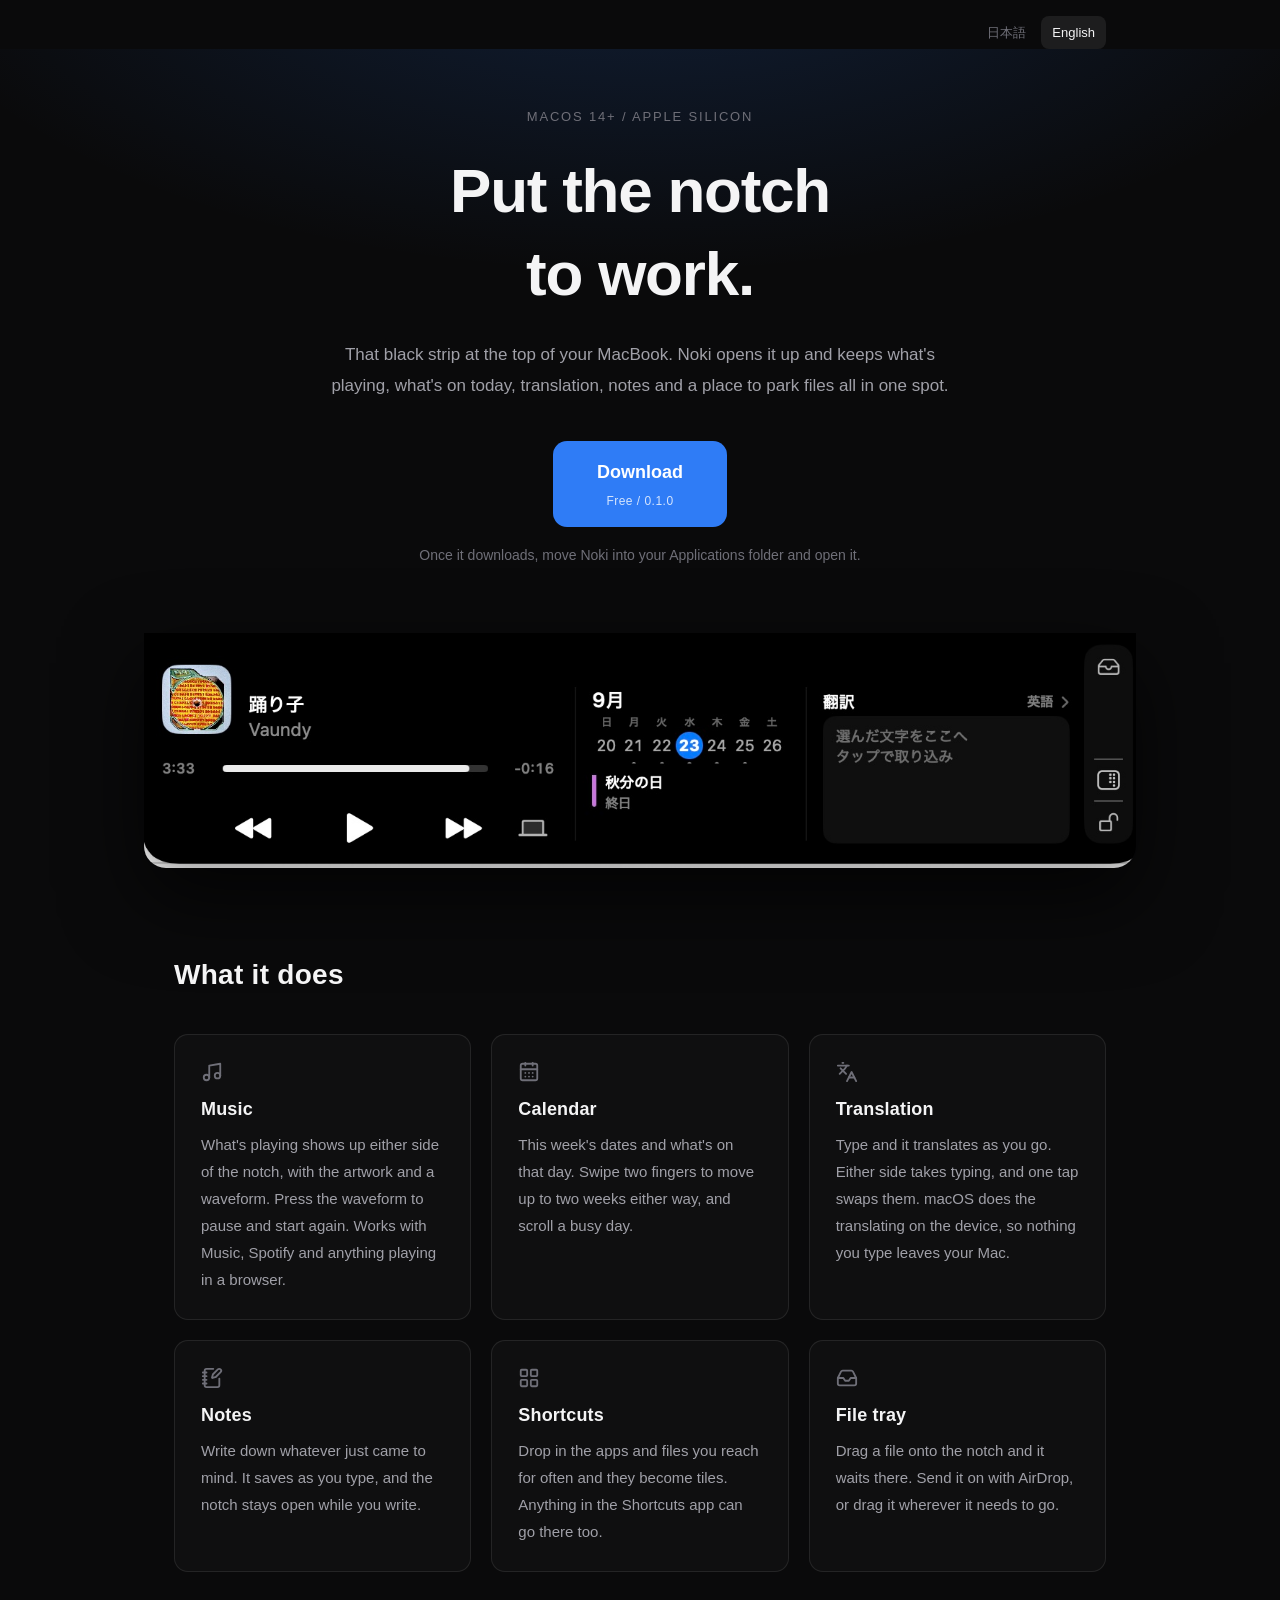
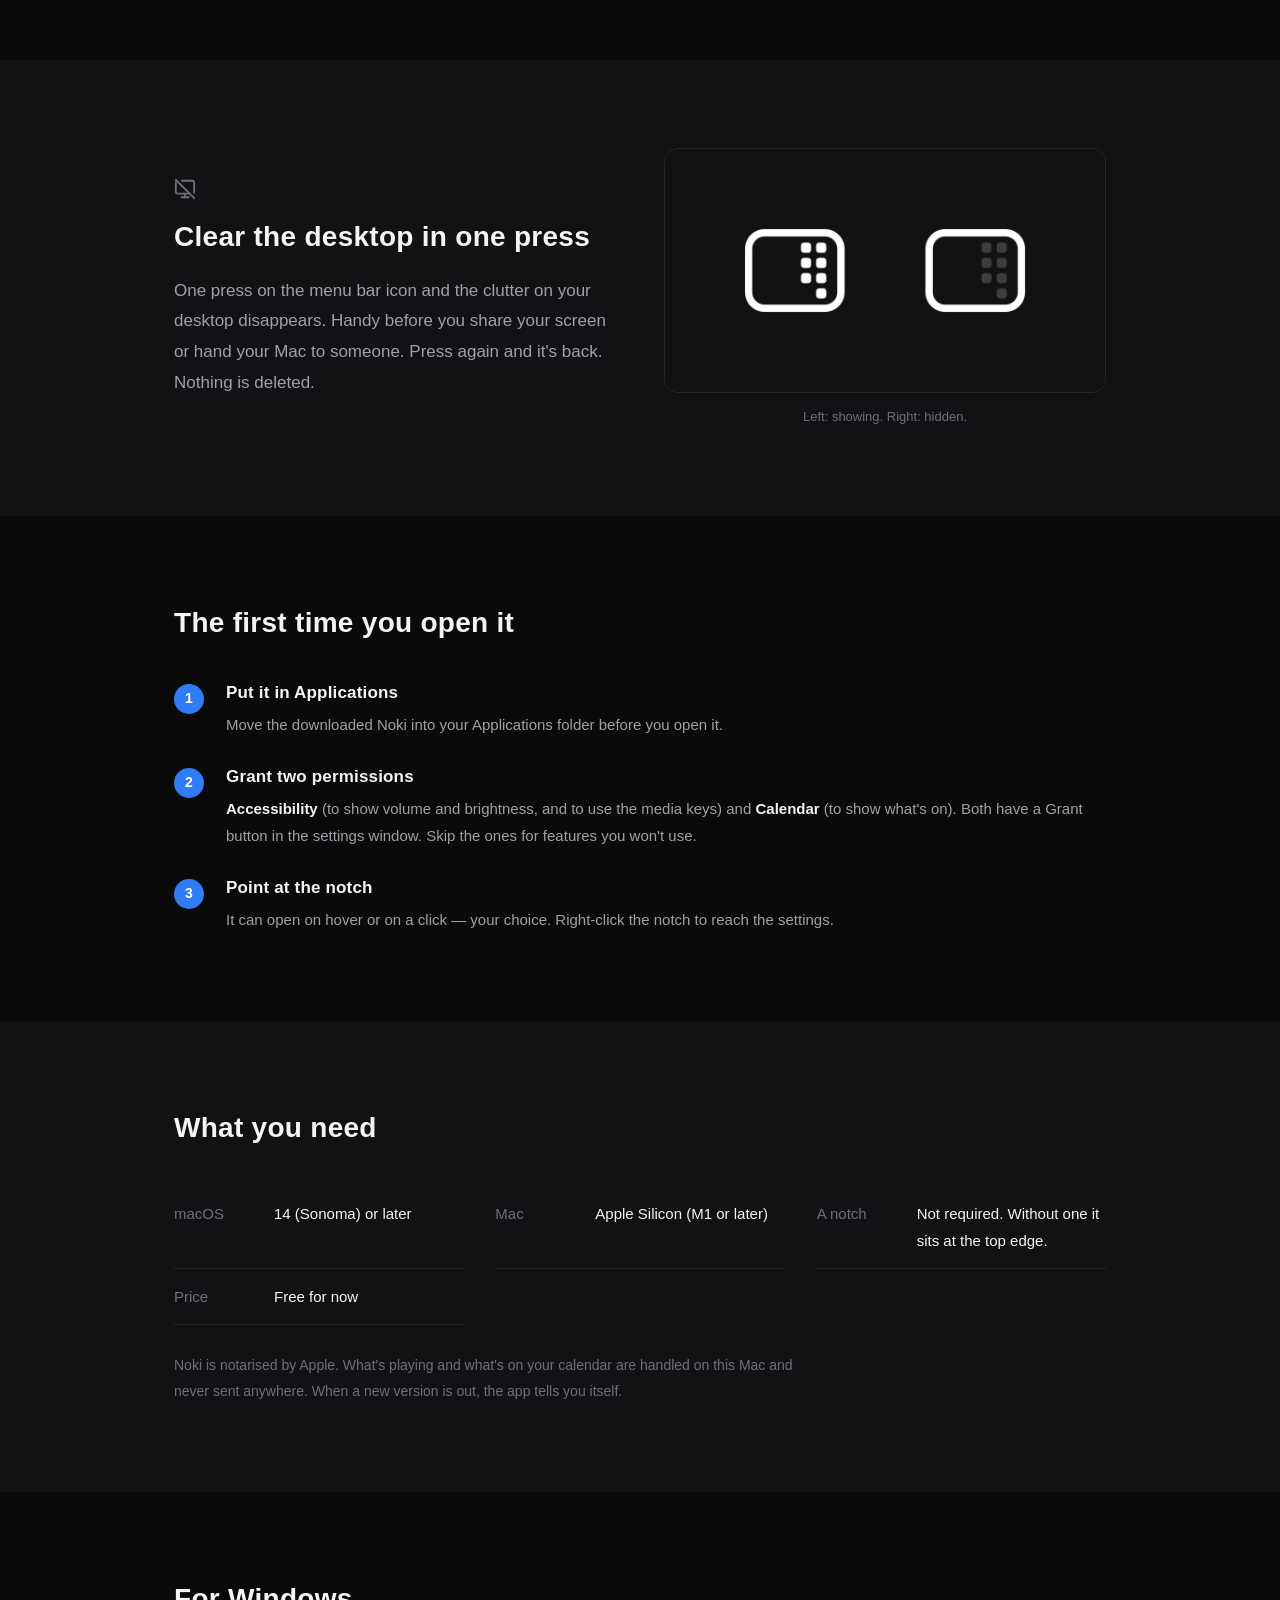
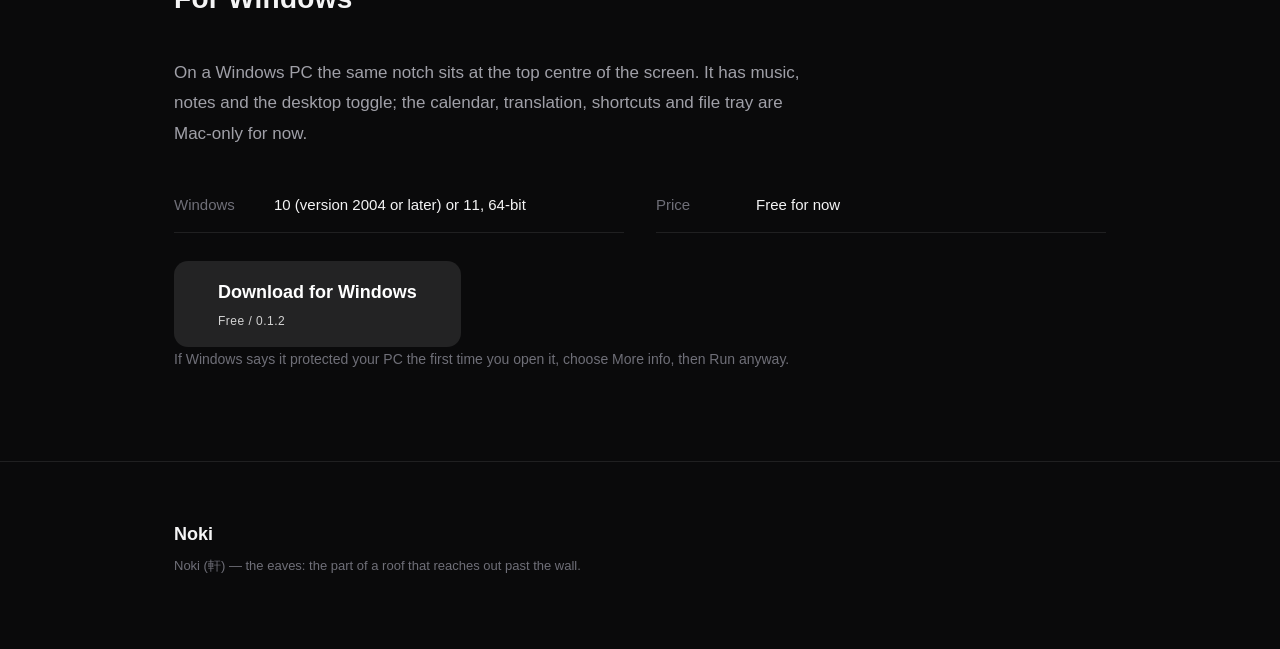
==== en/index.html @ 93f1c6f2 "Update site" ====
<!DOCTYPE html>
<html lang="en">
<head>
<meta charset="utf-8">
<meta name="viewport" content="width=device-width, initial-scale=1">
<title>Noki — put the notch to work</title>
<meta name="description" content="Music, calendar, translation, notes and a place to park files. A macOS app that keeps them all in the MacBook notch.">
<meta property="og:title" content="Noki — put the notch to work">
<meta property="og:description" content="Music, calendar, translation, notes and a place to park files. A macOS app that keeps them all in the MacBook notch.">
<meta property="og:image" content="https://noki-app.github.io/img/card.jpg">
<meta property="og:type" content="website">
<link rel="alternate" hreflang="ja" href="https://noki-app.github.io/">
<link rel="alternate" hreflang="en" href="https://noki-app.github.io/en/">
<link rel="alternate" hreflang="x-default" href="https://noki-app.github.io/">
<link rel="stylesheet" href="../style.css">
</head>
<body>

<!-- Lucide (ISC). Inline so the page needs no extra request. -->
<svg class="sprite" aria-hidden="true">
  <symbol id="i-music" viewBox="0 0 24 24" fill="none" stroke="currentColor" stroke-width="2" stroke-linecap="round" stroke-linejoin="round"><path d="M9 18V5l12-2v13" /> <circle cx="6" cy="18" r="3" /> <circle cx="18" cy="16" r="3" /></symbol>
  <symbol id="i-calendar-days" viewBox="0 0 24 24" fill="none" stroke="currentColor" stroke-width="2" stroke-linecap="round" stroke-linejoin="round"><path d="M8 2v3" /> <path d="M16 2v3" /> <rect x="3" y="3" width="18" height="18" rx="2" /> <path d="M3 9h18" /> <path d="M8 13h.01" /> <path d="M12 13h.01" /> <path d="M16 13h.01" /> <path d="M8 17h.01" /> <path d="M12 17h.01" /> <path d="M16 17h.01" /></symbol>
  <symbol id="i-languages" viewBox="0 0 24 24" fill="none" stroke="currentColor" stroke-width="2" stroke-linecap="round" stroke-linejoin="round"><path d="m5 8 6 6" /> <path d="m4 14 6-6 2-3" /> <path d="M2 5h12" /> <path d="M7 2h1" /> <path d="m22 22-5-10-5 10" /> <path d="M14 18h6" /></symbol>
  <symbol id="i-notebook-pen" viewBox="0 0 24 24" fill="none" stroke="currentColor" stroke-width="2" stroke-linecap="round" stroke-linejoin="round"><path d="M13.4 2H6a2 2 0 0 0-2 2v16a2 2 0 0 0 2 2h12a2 2 0 0 0 2-2v-7.4" /> <path d="M2 6h4" /> <path d="M2 10h4" /> <path d="M2 14h4" /> <path d="M2 18h4" /> <path d="M21.378 5.626a1 1 0 1 0-3.004-3.004l-5.01 5.012a2 2 0 0 0-.506.854l-.837 2.87a.5.5 0 0 0 .62.62l2.87-.837a2 2 0 0 0 .854-.506z" /></symbol>
  <symbol id="i-layout-grid" viewBox="0 0 24 24" fill="none" stroke="currentColor" stroke-width="2" stroke-linecap="round" stroke-linejoin="round"><rect width="7" height="7" x="3" y="3" rx="1" /> <rect width="7" height="7" x="14" y="3" rx="1" /> <rect width="7" height="7" x="14" y="14" rx="1" /> <rect width="7" height="7" x="3" y="14" rx="1" /></symbol>
  <symbol id="i-inbox" viewBox="0 0 24 24" fill="none" stroke="currentColor" stroke-width="2" stroke-linecap="round" stroke-linejoin="round"><polyline points="22 12 16 12 14 15 10 15 8 12 2 12" /> <path d="M5.45 5.11 2 12v6a2 2 0 0 0 2 2h16a2 2 0 0 0 2-2v-6l-3.45-6.89A2 2 0 0 0 16.76 4H7.24a2 2 0 0 0-1.79 1.11z" /></symbol>
  <symbol id="i-monitor-off" viewBox="0 0 24 24" fill="none" stroke="currentColor" stroke-width="2" stroke-linecap="round" stroke-linejoin="round"><path d="M12 17v4" /> <path d="M17 17H4a2 2 0 0 1-2-2V5a2 2 0 0 1 1.184-1.826" /> <path d="m2 2 20 20" /> <path d="M8 21h8" /> <path d="M8.656 3H20a2 2 0 0 1 2 2v10a2 2 0 0 1-.293 1.042" /></symbol>
</svg>

<nav class="langbar" aria-label="Language">
  <div class="wrap"><a href="/" hreflang="ja">日本語</a>
    <a href="/en/" hreflang="en" aria-current="true">English</a></div>
</nav>

<header class="hero">
  <div class="wrap">
    <p class="eyebrow">macOS 14+ / Apple Silicon</p>
    <h1>Put the notch<br>to work.</h1>
    <p class="lede">That black strip at the top of your MacBook. Noki opens it up and keeps what's playing, what's on today, translation, notes and a place to park files all in one spot.</p>

    <div class="cta">
      
      <a class="button" href="../downloads/Noki-0.1.0.zip" download>
        Download
        <span class="button-note">Free / 0.1.0</span>
      </a>
      <p class="cta-note">Once it downloads, move Noki into your Applications folder and open it.</p>
      
      
    </div>
  </div>

  <figure class="shot">
    <img src="../img/card.jpg" alt="The notch, opened. A music player on the left, then the calendar and translation, with the file tray buttons down the right edge." width="1375" height="326" fetchpriority="high" decoding="async">
  </figure>
</header>

<main>

<section class="section">
  <div class="wrap">
    <h2>What it does</h2>
    <div class="grid">

      <article class="card">
        <svg class="icon" aria-hidden="true"><use href="#i-music"/></svg>
        <h3>Music</h3>
        <p>What's playing shows up either side of the notch, with the artwork and a waveform. Press the waveform to pause and start again. Works with Music, Spotify and anything playing in a browser.</p>
      </article>

      <article class="card">
        <svg class="icon" aria-hidden="true"><use href="#i-calendar-days"/></svg>
        <h3>Calendar</h3>
        <p>This week's dates and what's on that day. Swipe two fingers to move up to two weeks either way, and scroll a busy day.</p>
      </article>

      <article class="card">
        <svg class="icon" aria-hidden="true"><use href="#i-languages"/></svg>
        <h3>Translation</h3>
        <p>Type and it translates as you go. Either side takes typing, and one tap swaps them. macOS does the translating on the device, so nothing you type leaves your Mac.</p>
      </article>

      <article class="card">
        <svg class="icon" aria-hidden="true"><use href="#i-notebook-pen"/></svg>
        <h3>Notes</h3>
        <p>Write down whatever just came to mind. It saves as you type, and the notch stays open while you write.</p>
      </article>

      <article class="card">
        <svg class="icon" aria-hidden="true"><use href="#i-layout-grid"/></svg>
        <h3>Shortcuts</h3>
        <p>Drop in the apps and files you reach for often and they become tiles. Anything in the Shortcuts app can go there too.</p>
      </article>

      <article class="card">
        <svg class="icon" aria-hidden="true"><use href="#i-inbox"/></svg>
        <h3>File tray</h3>
        <p>Drag a file onto the notch and it waits there. Send it on with AirDrop, or drag it wherever it needs to go.</p>
      </article>

    </div>
  </div>
</section>

<section class="section section-alt">
  <div class="wrap split">
    <div>
      <svg class="icon" aria-hidden="true"><use href="#i-monitor-off"/></svg>
      <h2>Clear the desktop in one press</h2>
      <p>One press on the menu bar icon and the clutter on your desktop disappears. Handy before you share your screen or hand your Mac to someone. Press again and it's back. Nothing is deleted.</p>
    </div>
    <figure class="icon-shot">
      <img src="../img/desktop-icon.png" alt="The menu bar icon. On the left, normal; on the right, while the desktop icons are hidden — the dots inside fade out." width="936" height="516" loading="lazy" decoding="async">
      <figcaption>Left: showing. Right: hidden.</figcaption>
    </figure>
  </div>
</section>

<section class="section">
  <div class="wrap">
    <h2>The first time you open it</h2>
    <ol class="steps">
      <li>
        <h3>Put it in Applications</h3>
        <p>Move the downloaded Noki into your Applications folder before you open it.</p>
      </li>
      <li>
        <h3>Grant two permissions</h3>
        <p><strong>Accessibility</strong> (to show volume and brightness, and to use the media keys) and <strong>Calendar</strong> (to show what's on). Both have a Grant button in the settings window. Skip the ones for features you won't use.</p>
      </li>
      <li>
        <h3>Point at the notch</h3>
        <p>It can open on hover or on a click — your choice. Right-click the notch to reach the settings.</p>
      </li>
    </ol>
  </div>
</section>

<section class="section section-alt">
  <div class="wrap">
    <h2>What you need</h2>
    <dl class="specs">
      <div><dt>macOS</dt><dd>14 (Sonoma) or later</dd></div>
      <div><dt>Mac</dt><dd>Apple Silicon (M1 or later)</dd></div>
      <div><dt>A notch</dt><dd>Not required. Without one it sits at the top edge.</dd></div>
      <div><dt>Price</dt><dd>Free for now</dd></div>
    </dl>
    <p class="fineprint">Noki is notarised by Apple. What's playing and what's on your calendar are handled on this Mac and never sent anywhere. When a new version is out, the app tells you itself.</p>
  </div>
</section>

<section class="section">
  <div class="wrap">
    <h2>For Windows</h2>
    <p class="section-body">On a Windows PC the same notch sits at the top centre of the screen. It has music, notes and the desktop toggle; the calendar, translation, shortcuts and file tray are Mac-only for now.</p>
    <dl class="specs">
      <div><dt>Windows</dt><dd>10 (version 2004 or later) or 11, 64-bit</dd></div>
      <div><dt>Price</dt><dd>Free for now</dd></div>
    </dl>
    
    <a class="button button-quiet" href="../downloads/Noki-Windows-0.1.2.zip" download>
      Download for Windows
      <span class="button-note">Free / 0.1.2</span>
    </a>
    <p class="fineprint win-note">If Windows says it protected your PC the first time you open it, choose More info, then Run anyway.</p>
    
    
  </div>
</section>

</main>

<footer>
  <div class="wrap">
    <p class="mark">Noki</p>
    <p class="small">Noki (軒) — the eaves: the part of a roof that reaches out past the wall.</p>
  </div>
</footer>

</body>
</html>
---- style.css ----
:root {
  --ink: #f4f4f5;
  --ink-dim: #a0a0a8;
  --ink-faint: #6f6f78;
  --bg: #0a0a0b;
  --bg-alt: #121214;
  --line: rgba(255, 255, 255, 0.09);
  --accent: #2f7cf6;
  --radius: 14px;
}

* { box-sizing: border-box; }

html { -webkit-text-size-adjust: 100%; }

body {
  margin: 0;
  background: var(--bg);
  color: var(--ink);
  font-family: -apple-system, BlinkMacSystemFont, "Hiragino Sans", "Noto Sans JP", sans-serif;
  font-size: 17px;
  line-height: 1.8;
  -webkit-font-smoothing: antialiased;
}

.wrap {
  width: 100%;
  max-width: 980px;
  margin: 0 auto;
  padding: 0 24px;
}

h1, h2, h3 { line-height: 1.35; letter-spacing: 0.01em; }

p { margin: 0 0 1em; }

/* ---------- Hero ---------- */

.hero {
  padding: 96px 0 0;
  background:
    radial-gradient(1100px 520px at 50% -140px, rgba(47, 124, 246, 0.20), transparent 70%),
    var(--bg);
  text-align: center;
}

.eyebrow {
  margin: 0 0 20px;
  font-size: 13px;
  letter-spacing: 0.14em;
  color: var(--ink-faint);
  text-transform: uppercase;
}

.hero h1 {
  margin: 0 0 24px;
  font-size: clamp(30px, 6.4vw, 62px);
  font-weight: 700;
  letter-spacing: -0.02em;
}

.lede {
  max-width: 620px;
  margin: 0 auto 40px;
  color: var(--ink-dim);
}

.cta { margin-bottom: 64px; }

.button {
  display: inline-flex;
  flex-direction: column;
  gap: 2px;
  padding: 15px 44px;
  border-radius: var(--radius);
  background: var(--accent);
  color: #fff;
  font-size: 18px;
  font-weight: 600;
  text-decoration: none;
  transition: transform 0.12s ease, background 0.12s ease;
}

.button:hover { background: #2569d6; transform: translateY(-1px); }
.button:active { transform: translateY(0); }

/* Shown instead of the button until the zip is actually there to download. */
.button-soon,
.button-soon:hover {
  background: rgba(255, 255, 255, 0.08);
  color: var(--ink-dim);
  cursor: default;
  transform: none;
}

/* The second download on the page, so it does not compete with the first. */
.button-quiet { background: rgba(255, 255, 255, 0.1); }
.button-quiet:hover { background: rgba(255, 255, 255, 0.14); }

.button-note {
  font-size: 12px;
  font-weight: 500;
  opacity: 0.8;
  letter-spacing: 0.04em;
}

.cta-note {
  margin: 16px 0 0;
  font-size: 14px;
  color: var(--ink-faint);
}

/* The screenshot hangs off the bottom of the hero, the way the notch hangs off the top of a screen. */
.shot {
  margin: 0;
  padding: 0 24px;
  max-width: 1040px;
  margin: 0 auto;
}

.shot img {
  display: block;
  width: 100%;
  height: auto;
  border-radius: 0 0 22px 22px;
  box-shadow: 0 30px 80px rgba(0, 0, 0, 0.7);
}

/* ---------- Sections ---------- */

.section { padding: 88px 0; }

.section-alt { background: var(--bg-alt); }

.section h2 {
  margin: 0 0 40px;
  font-size: 28px;
  font-weight: 650;
}

.grid {
  display: grid;
  grid-template-columns: repeat(auto-fit, minmax(270px, 1fr));
  gap: 20px;
}

.card {
  padding: 26px;
  border: 1px solid var(--line);
  border-radius: var(--radius);
  background: rgba(255, 255, 255, 0.025);
}

.card h3 {
  margin: 0 0 10px;
  font-size: 18px;
  font-weight: 650;
}

.card p {
  margin: 0;
  font-size: 15px;
  color: var(--ink-dim);
}

.section-body {
  max-width: 640px;
  margin: 0 0 28px;
  color: var(--ink-dim);
}

.win-note { margin-top: 16px; }

/* ---------- Desktop toggle ---------- */

.split {
  display: grid;
  grid-template-columns: 1fr 1fr;
  gap: 48px;
  align-items: center;
}

.split h2 { margin-bottom: 20px; }
.split p { color: var(--ink-dim); margin: 0; }

.icon-shot { margin: 0; }

.icon-shot img {
  display: block;
  width: 100%;
  height: auto;
  border: 1px solid var(--line);
  border-radius: var(--radius);
}

.icon-shot figcaption {
  margin-top: 12px;
  font-size: 13px;
  color: var(--ink-faint);
  text-align: center;
}

/* ---------- Steps ---------- */

.steps {
  margin: 0;
  padding: 0;
  list-style: none;
  counter-reset: step;
  display: grid;
  gap: 28px;
}

.steps li {
  counter-increment: step;
  padding-left: 52px;
  position: relative;
}

.steps li::before {
  content: counter(step);
  position: absolute;
  left: 0;
  top: 2px;
  width: 30px;
  height: 30px;
  border-radius: 50%;
  background: var(--accent);
  color: #fff;
  font-size: 14px;
  font-weight: 700;
  display: grid;
  place-items: center;
}

.steps h3 { margin: 0 0 6px; font-size: 17px; font-weight: 650; }
.steps p { margin: 0; font-size: 15px; color: var(--ink-dim); }
.steps strong { color: var(--ink); font-weight: 600; }

/* ---------- Specs ---------- */

.specs {
  margin: 0 0 28px;
  display: grid;
  grid-template-columns: repeat(auto-fit, minmax(240px, 1fr));
  gap: 0 32px;
}

.specs > div {
  display: flex;
  gap: 16px;
  padding: 14px 0;
  border-bottom: 1px solid var(--line);
}

.specs dt { width: 84px; flex: none; color: var(--ink-faint); font-size: 15px; }
.specs dd { margin: 0; font-size: 15px; }

.fineprint {
  margin: 0;
  font-size: 14px;
  color: var(--ink-faint);
  max-width: 640px;
}

/* ---------- Footer ---------- */

footer {
  padding: 56px 0 72px;
  border-top: 1px solid var(--line);
}

.mark { margin: 0 0 4px; font-size: 18px; font-weight: 650; }
.small { margin: 0; font-size: 13px; color: var(--ink-faint); }

@media (max-width: 720px) {
  body { font-size: 16px; }
  .hero h1 { font-size: 32px; }
  .lede { margin-bottom: 32px; }
  .hero { padding-top: 64px; }
  .section { padding: 64px 0; }
  .split { grid-template-columns: 1fr; gap: 32px; }
  .shot { padding: 0 16px; }
  .wrap { padding: 0 20px; }
}

/* ---------- Icons (Lucide) ---------- */

.sprite { display: none; }

.icon {
  display: block;
  width: 22px;
  height: 22px;
  margin-bottom: 14px;
  color: var(--ink-faint);
}

.split .icon { margin-bottom: 18px; }

/* ---------- Language bar ---------- */

.langbar {
  padding: 16px 0 0;
  font-size: 13px;
}

.langbar .wrap {
  display: flex;
  justify-content: flex-end;
  gap: 4px;
}

.langbar a {
  padding: 5px 11px;
  border-radius: 8px;
  color: var(--ink-faint);
  text-decoration: none;
  transition: color 0.12s ease, background 0.12s ease;
}

.langbar a:hover { color: var(--ink); background: rgba(255, 255, 255, 0.06); }
.langbar a[aria-current] { color: var(--ink); background: rgba(255, 255, 255, 0.08); }

.langbar + .hero { padding-top: 56px; }
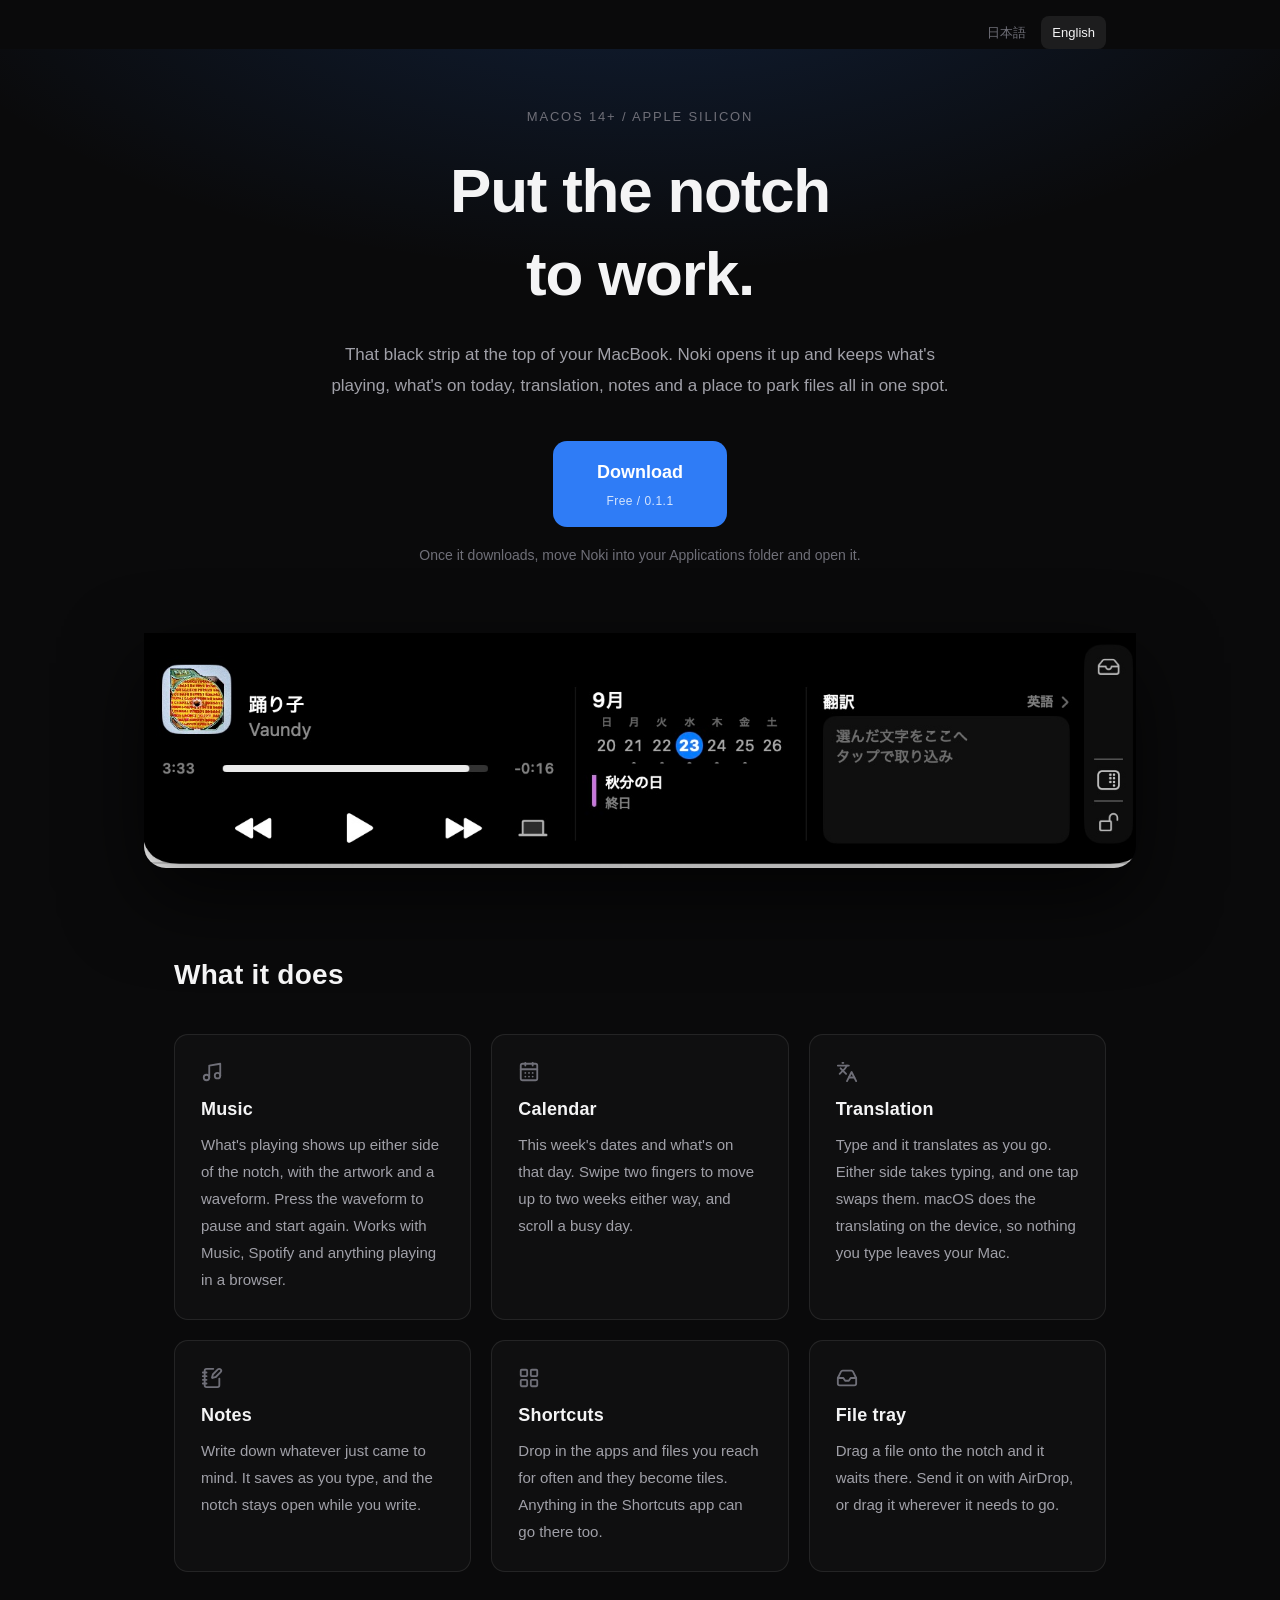
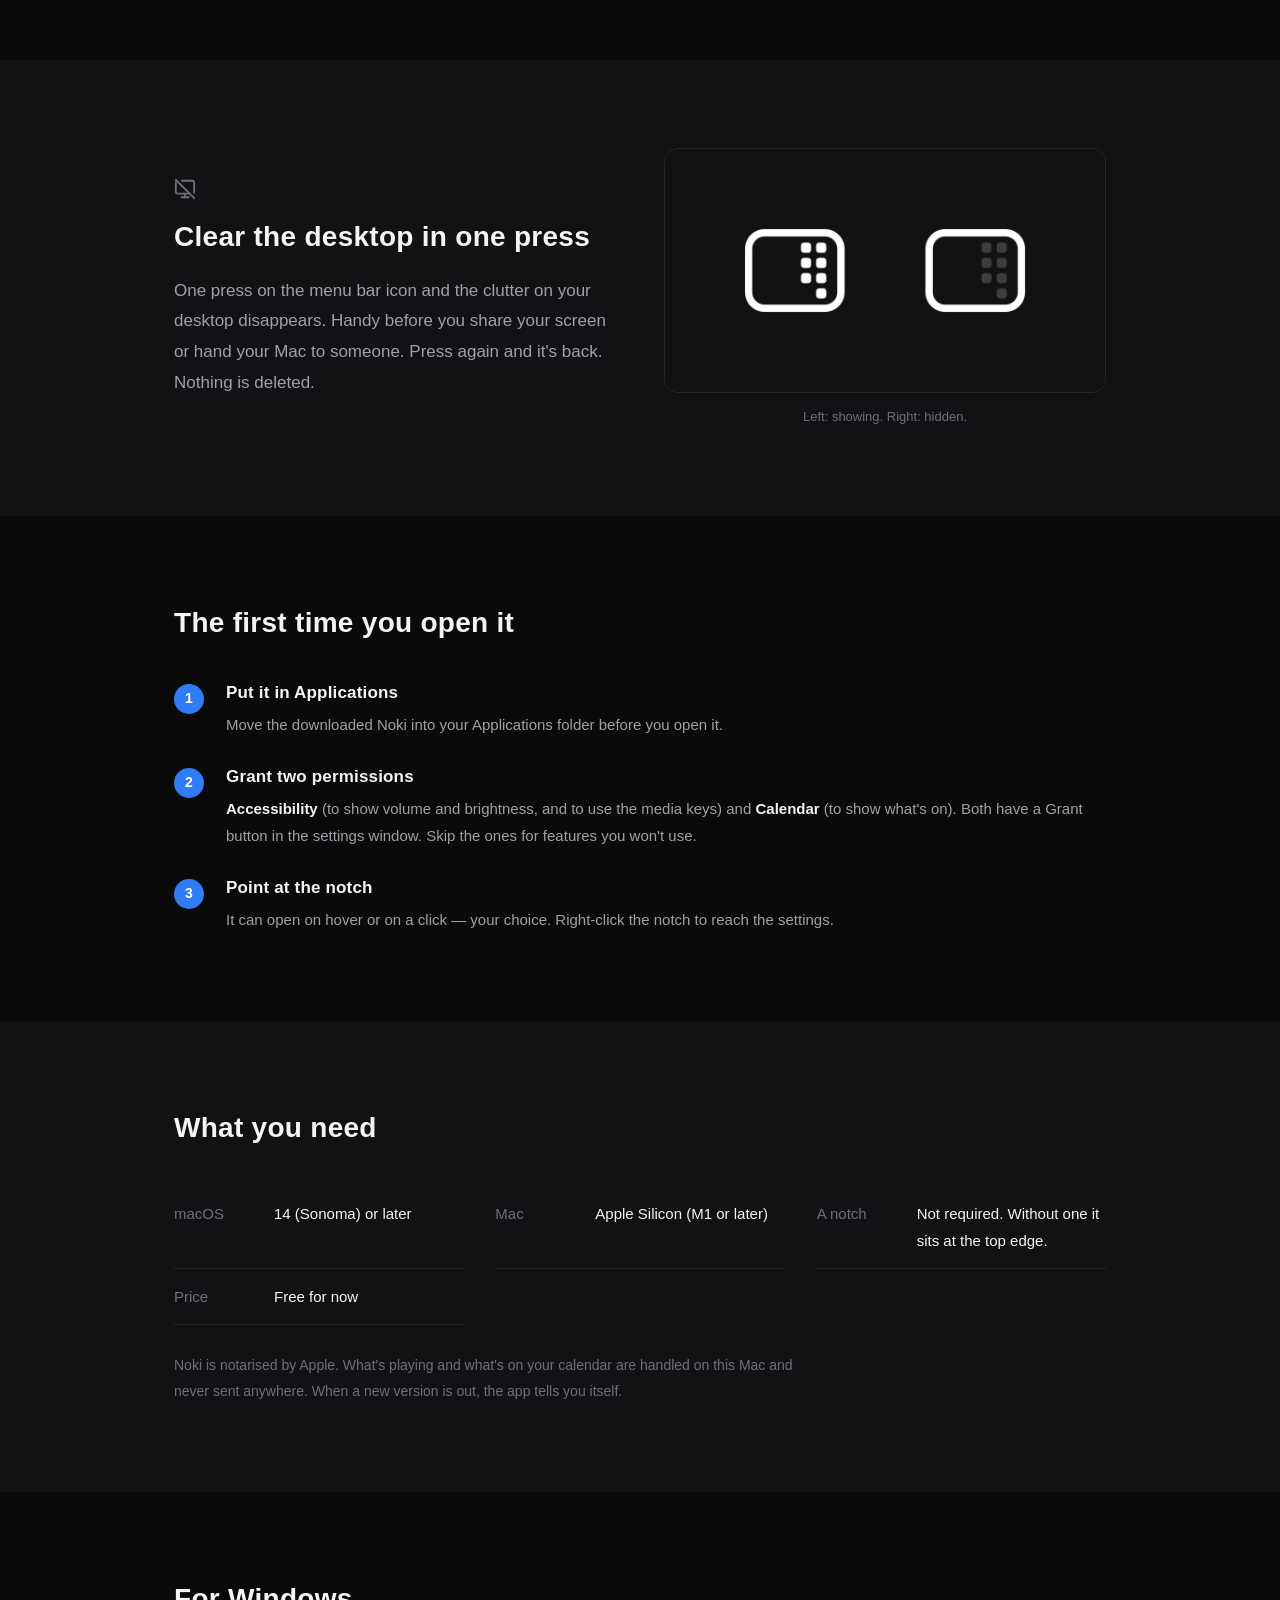
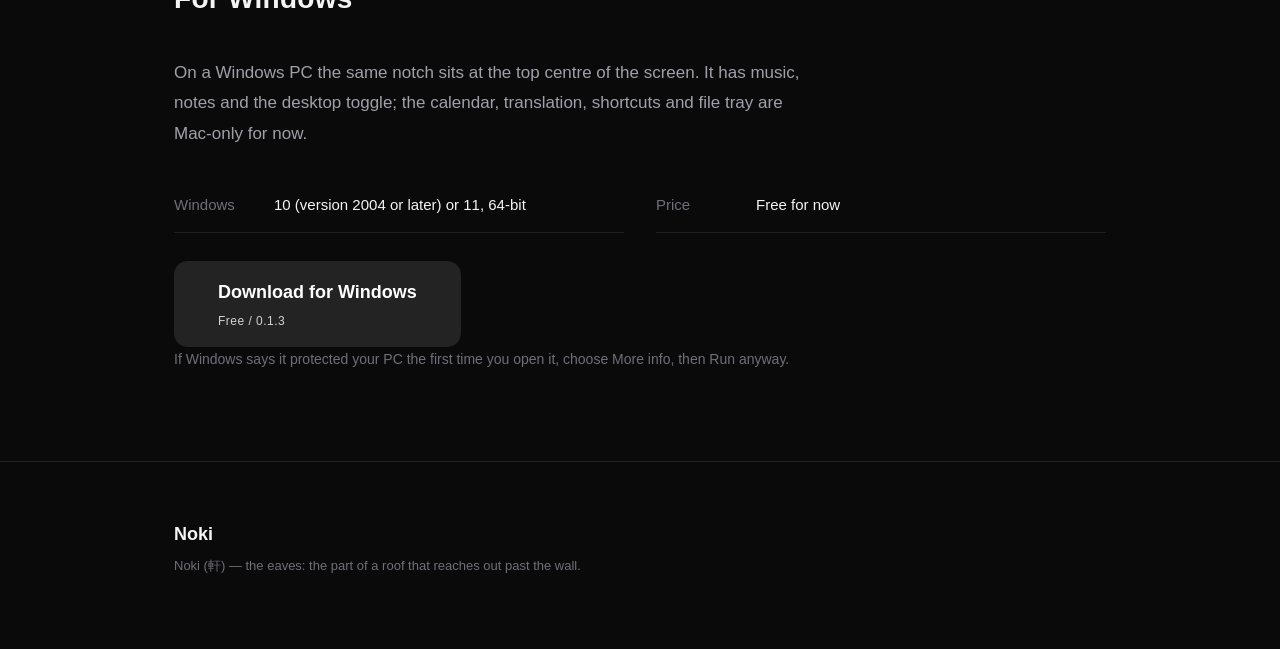
==== commit bb5edd07: "Update site" ====
--- a/en/index.html
+++ b/en/index.html
@@ -12,6 +12,8 @@
 <link rel="alternate" hreflang="ja" href="https://noki-app.github.io/">
 <link rel="alternate" hreflang="en" href="https://noki-app.github.io/en/">
 <link rel="alternate" hreflang="x-default" href="https://noki-app.github.io/">
+<link rel="icon" type="image/png" href="../img/icon.png">
+<link rel="apple-touch-icon" href="../img/icon.png">
 <link rel="stylesheet" href="../style.css">
 </head>
 <body>
@@ -40,9 +42,9 @@
 
     <div class="cta">
       
-      <a class="button" href="../downloads/Noki-0.1.0.zip" download>
+      <a class="button" href="../downloads/Noki-0.1.1.zip" download>
         Download
-        <span class="button-note">Free / 0.1.0</span>
+        <span class="button-note">Free / 0.1.1</span>
       </a>
       <p class="cta-note">Once it downloads, move Noki into your Applications folder and open it.</p>
       
@@ -158,9 +160,9 @@
       <div><dt>Price</dt><dd>Free for now</dd></div>
     </dl>
     
-    <a class="button button-quiet" href="../downloads/Noki-Windows-0.1.2.zip" download>
+    <a class="button button-quiet" href="../downloads/Noki-Windows-0.1.3.zip" download>
       Download for Windows
-      <span class="button-note">Free / 0.1.2</span>
+      <span class="button-note">Free / 0.1.3</span>
     </a>
     <p class="fineprint win-note">If Windows says it protected your PC the first time you open it, choose More info, then Run anyway.</p>
     
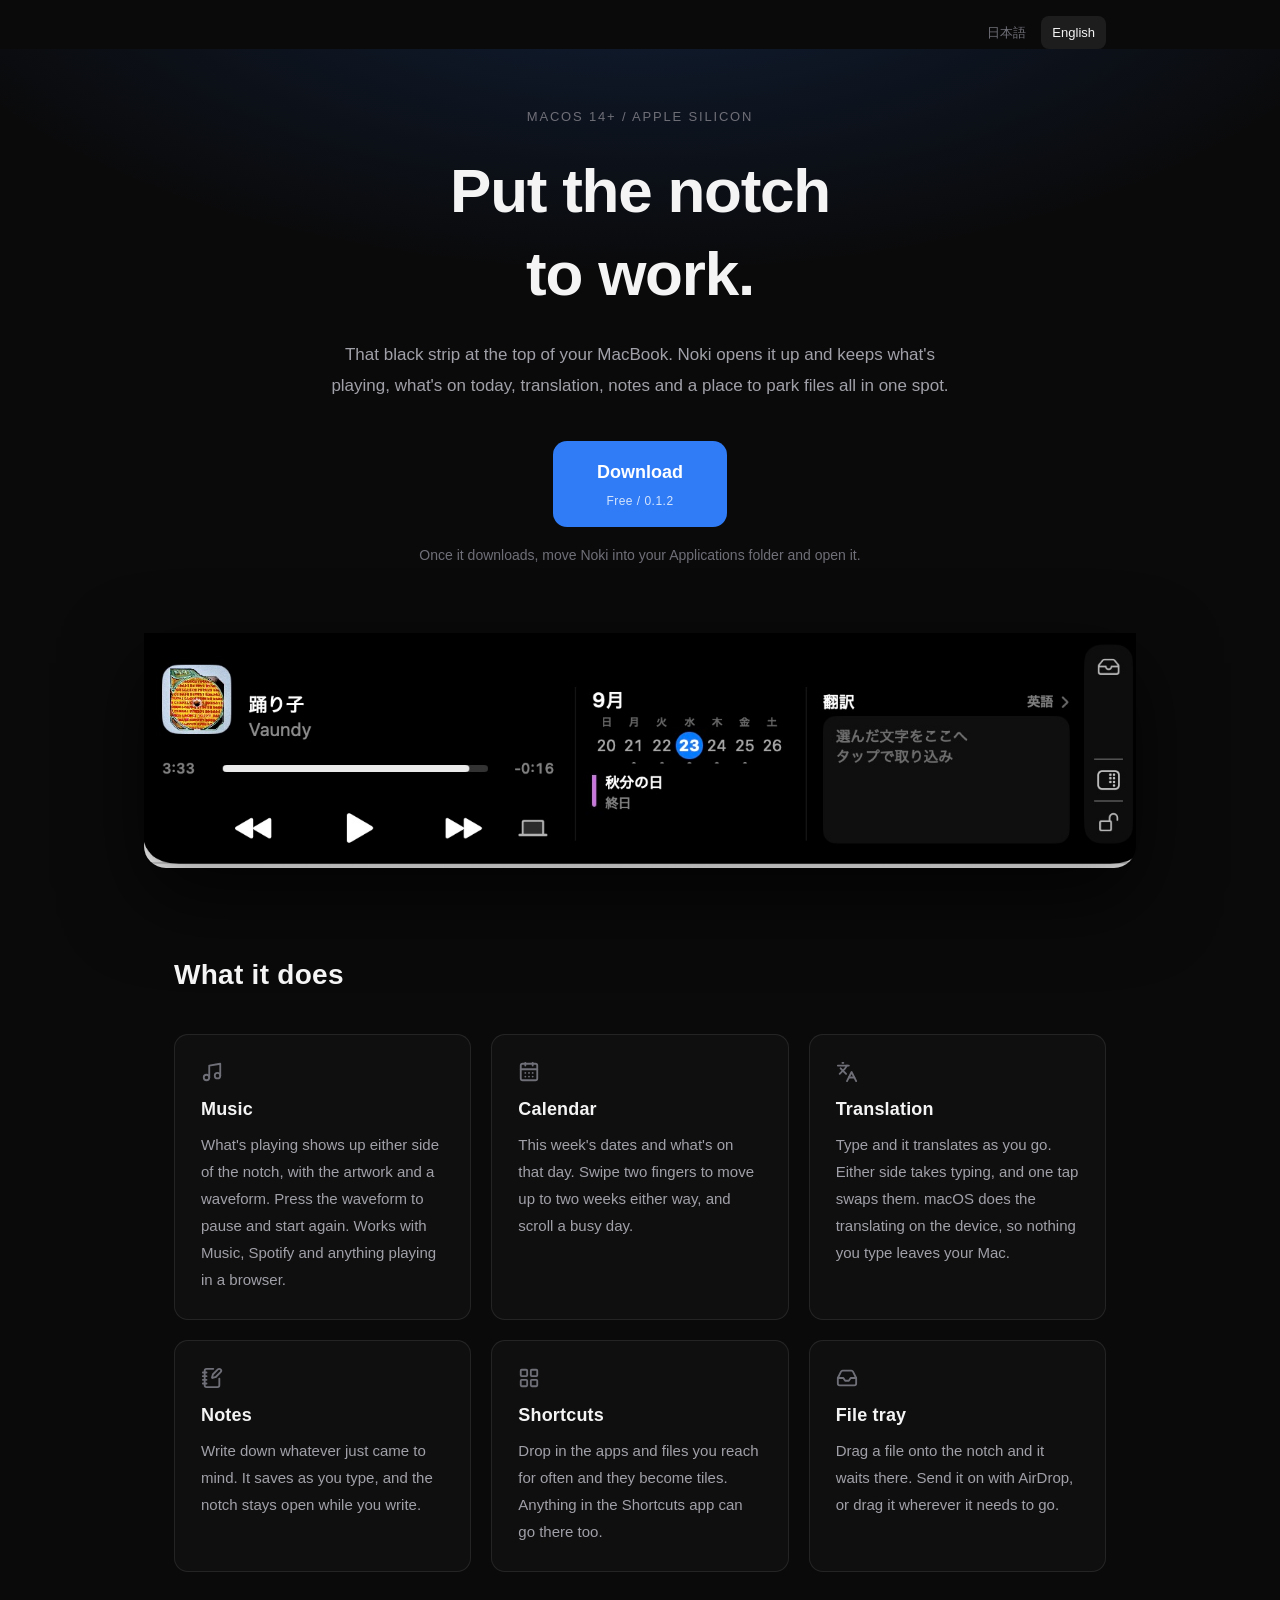
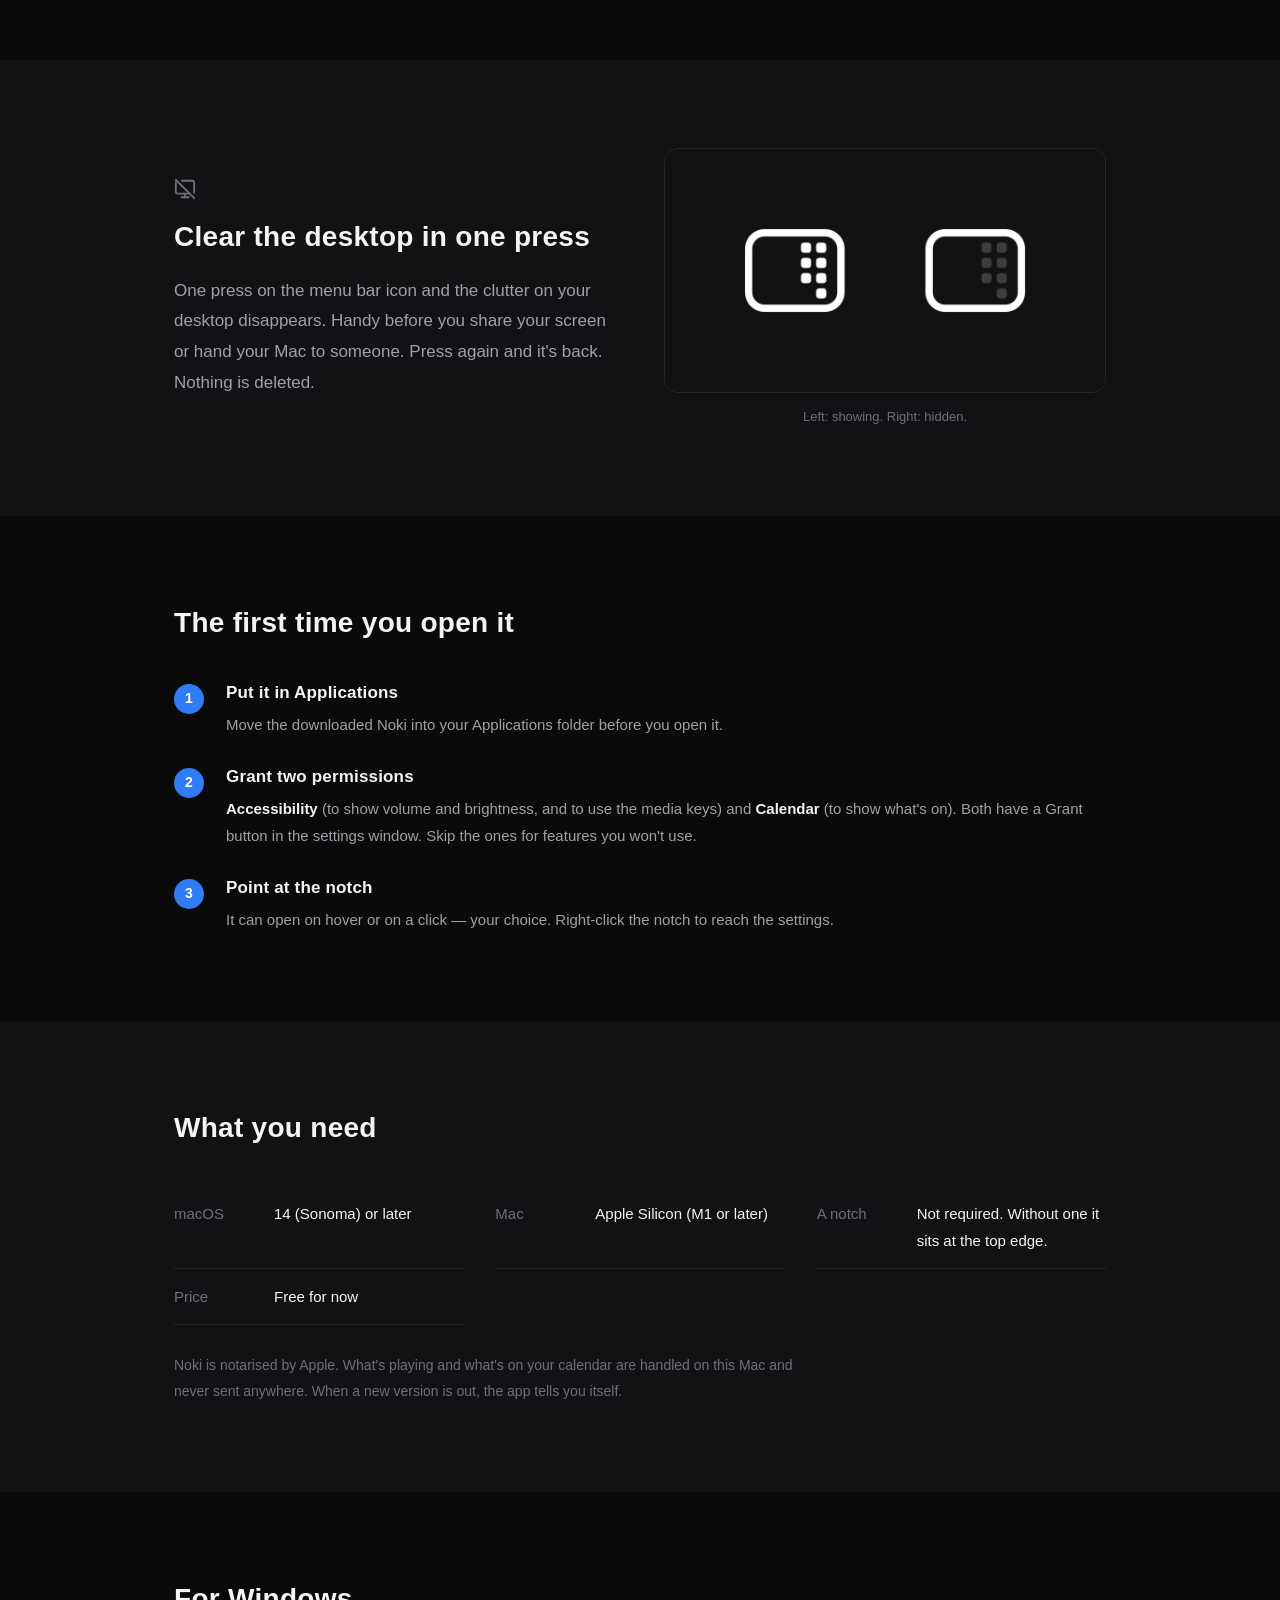
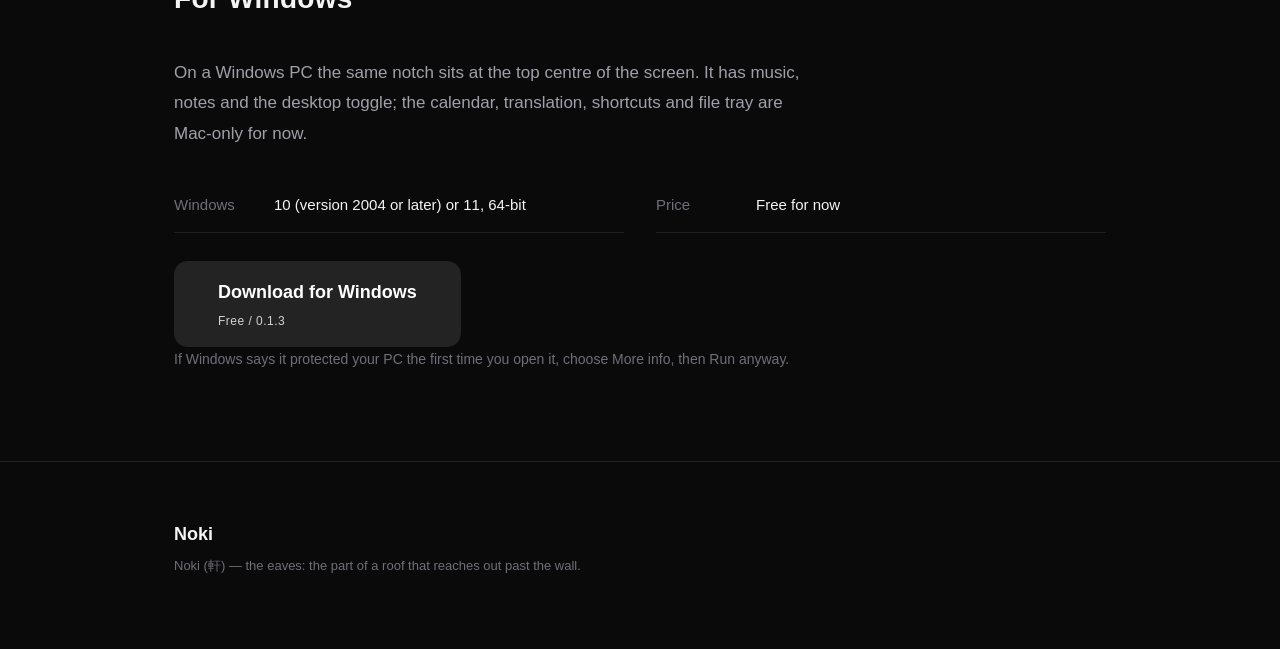
==== commit 2fb1685b: "Update site" ====
--- a/en/index.html
+++ b/en/index.html
@@ -42,9 +42,9 @@
 
     <div class="cta">
       
-      <a class="button" href="../downloads/Noki-0.1.1.zip" download>
+      <a class="button" href="../downloads/Noki-0.1.2.zip" download>
         Download
-        <span class="button-note">Free / 0.1.1</span>
+        <span class="button-note">Free / 0.1.2</span>
       </a>
       <p class="cta-note">Once it downloads, move Noki into your Applications folder and open it.</p>
       
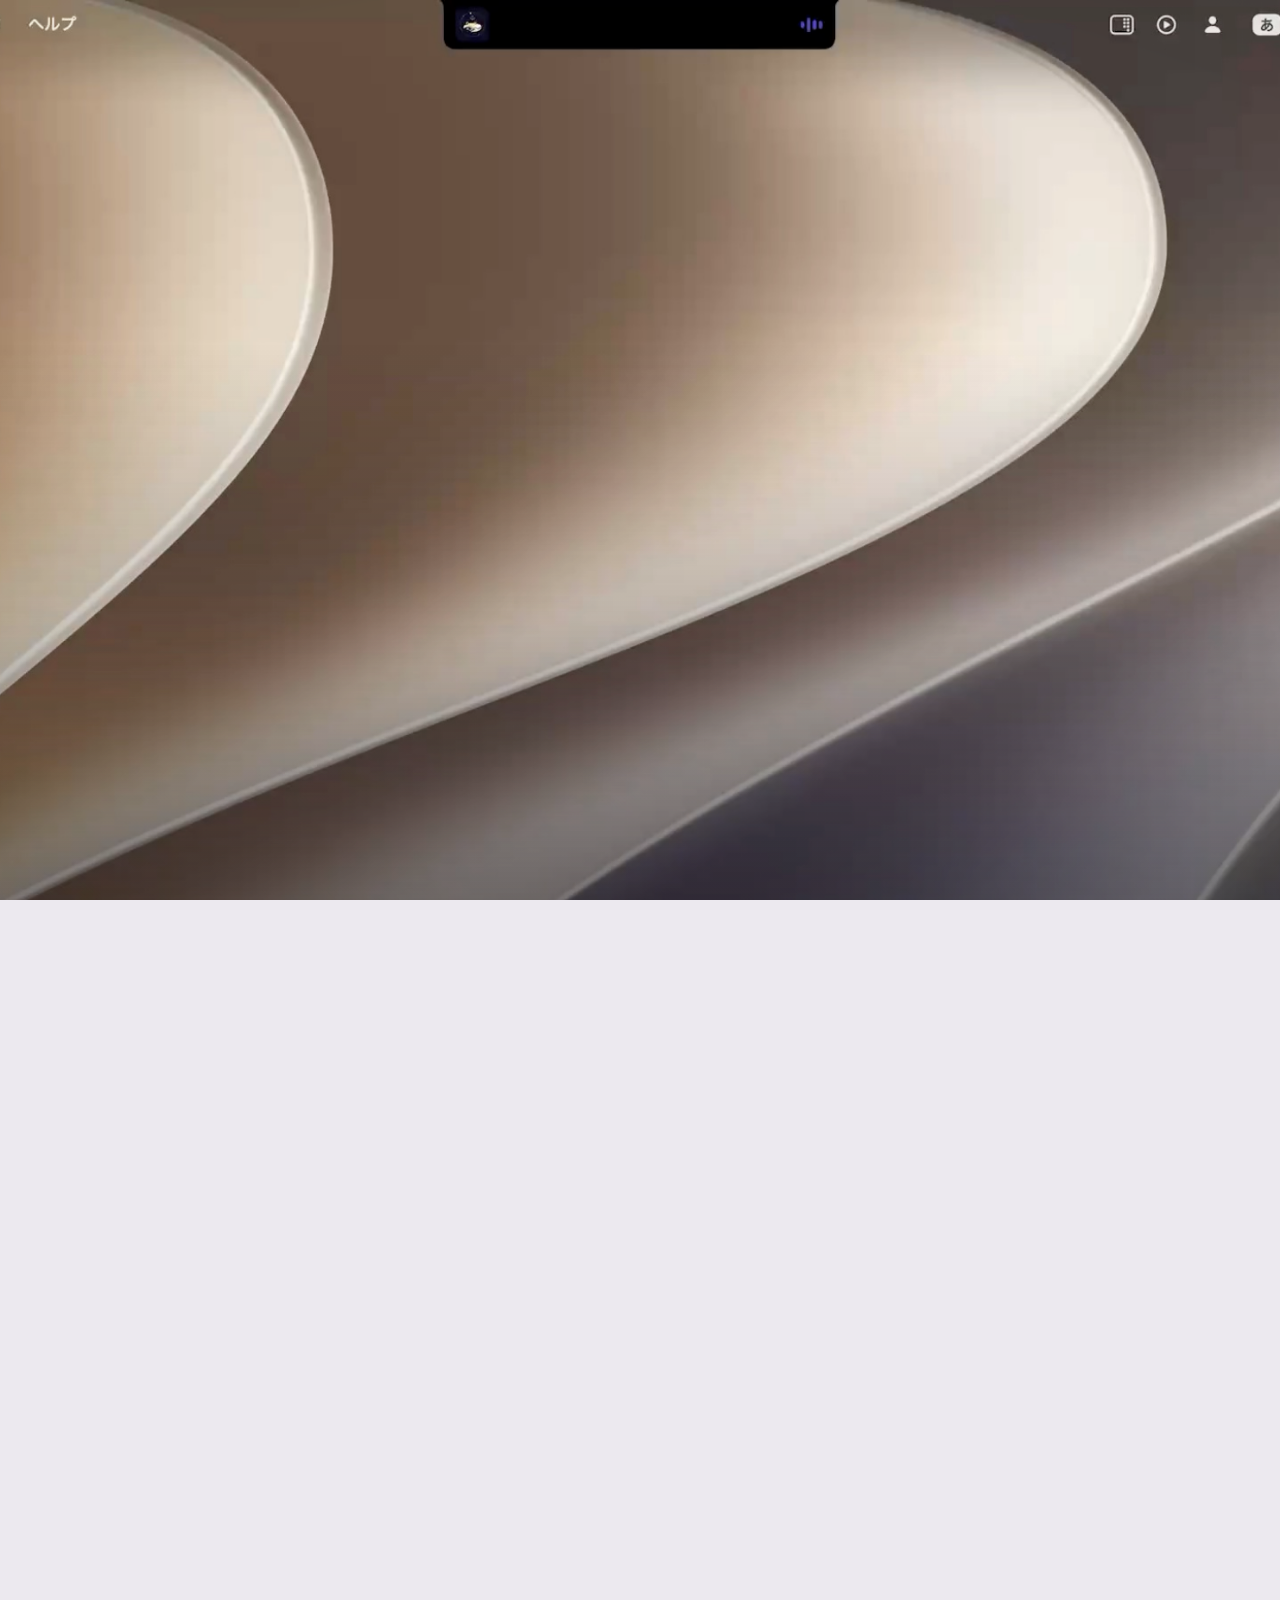
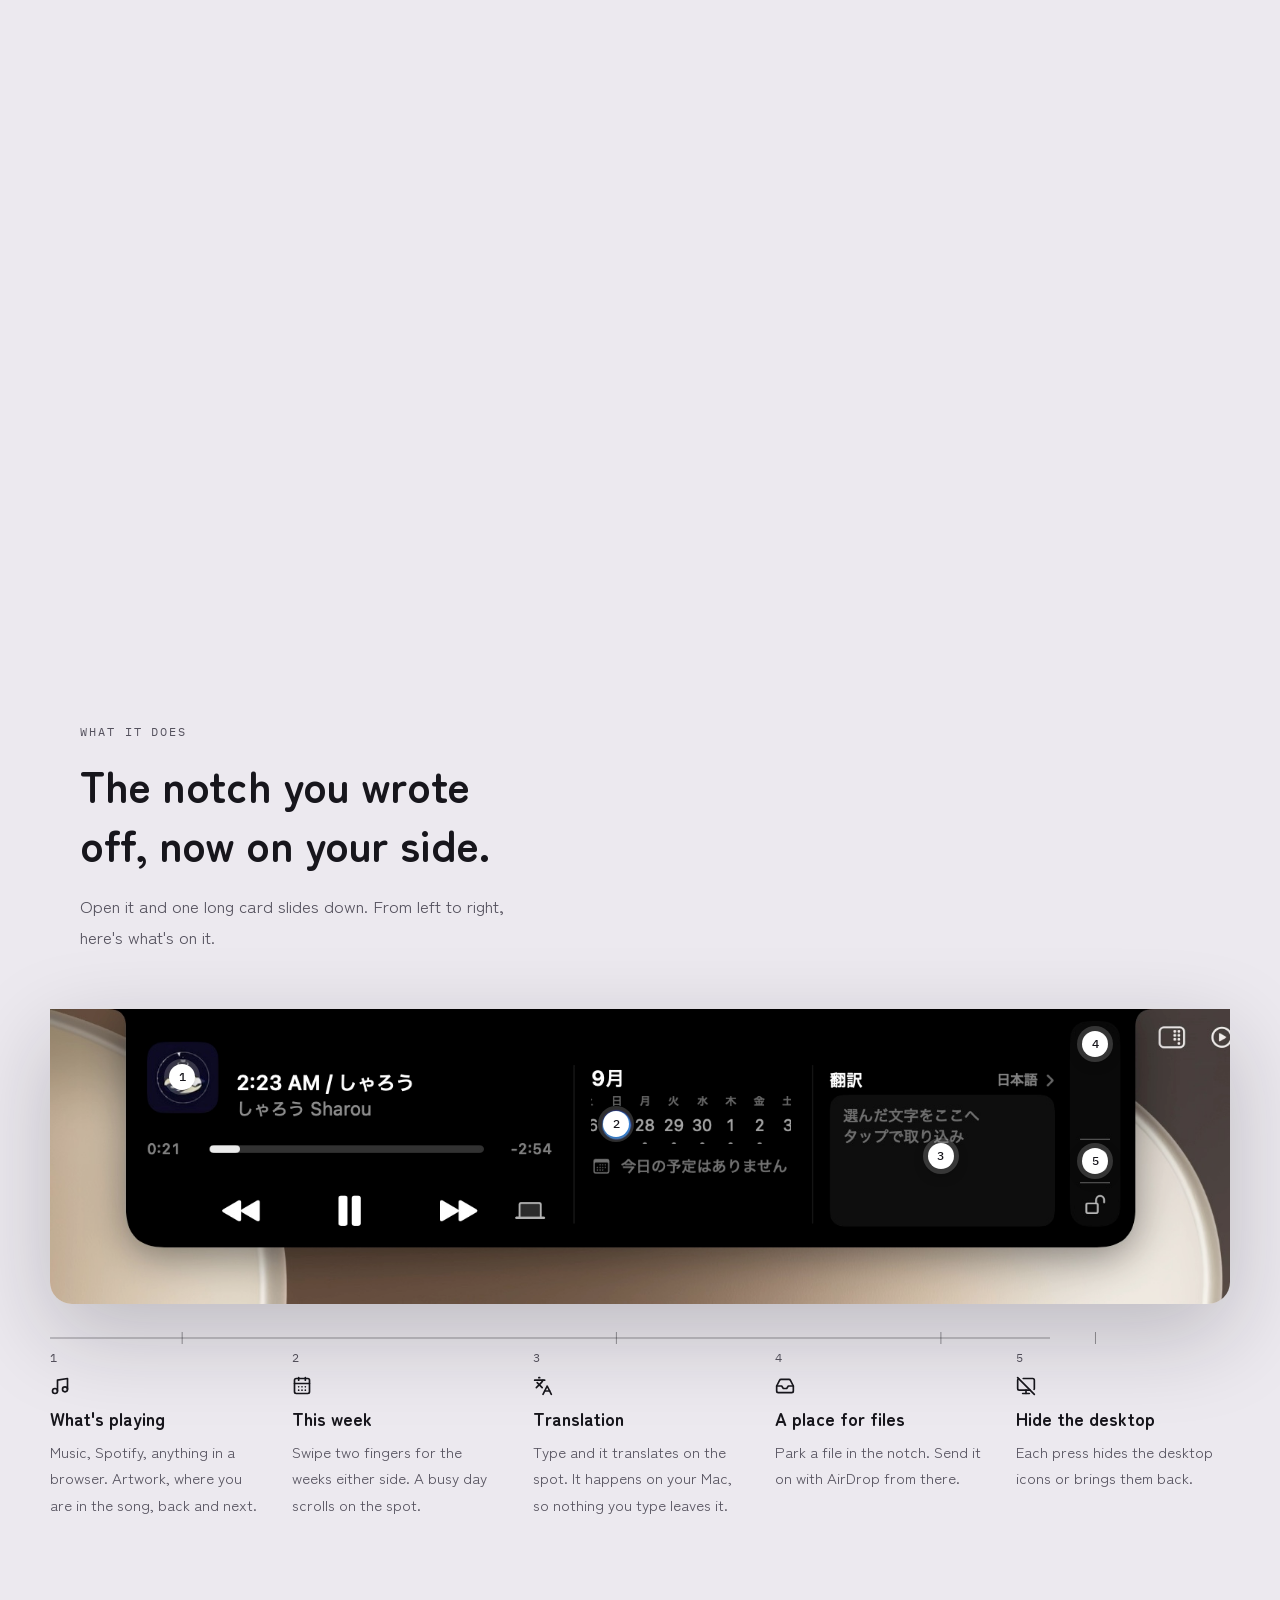
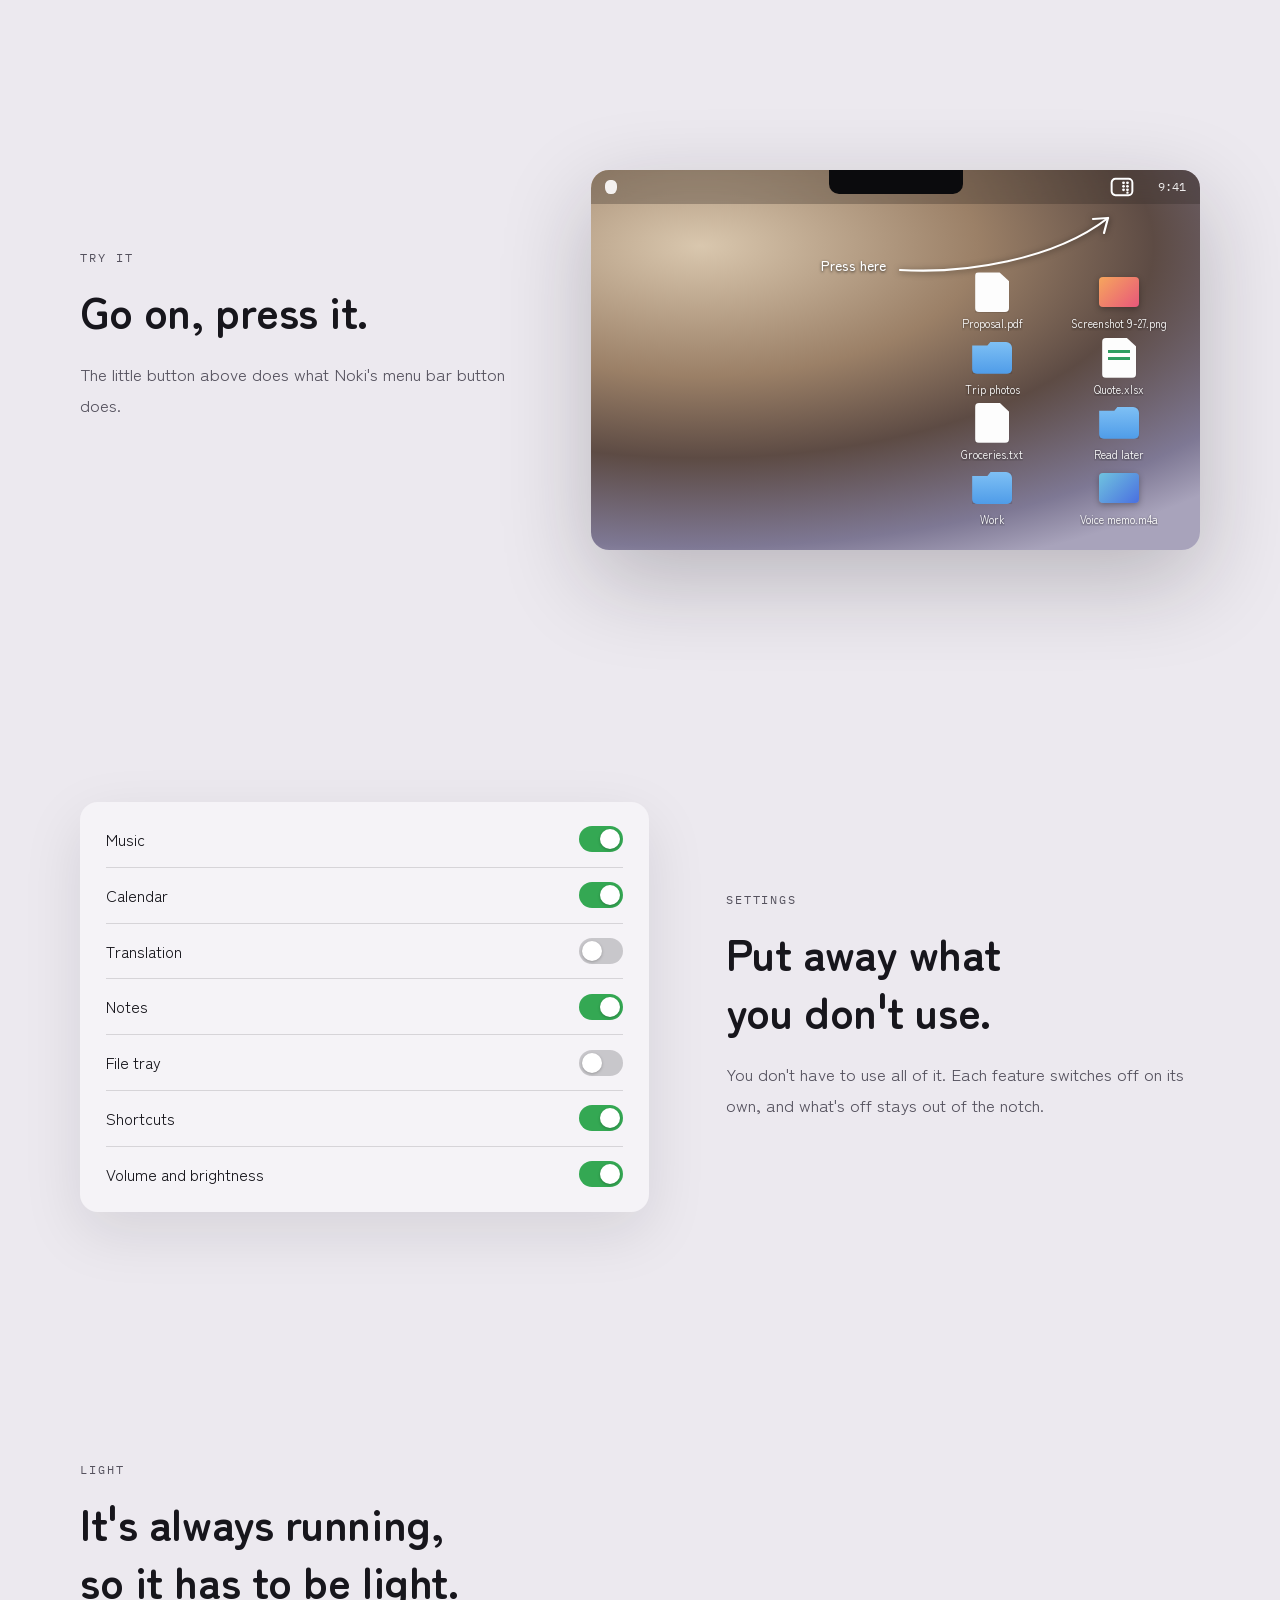
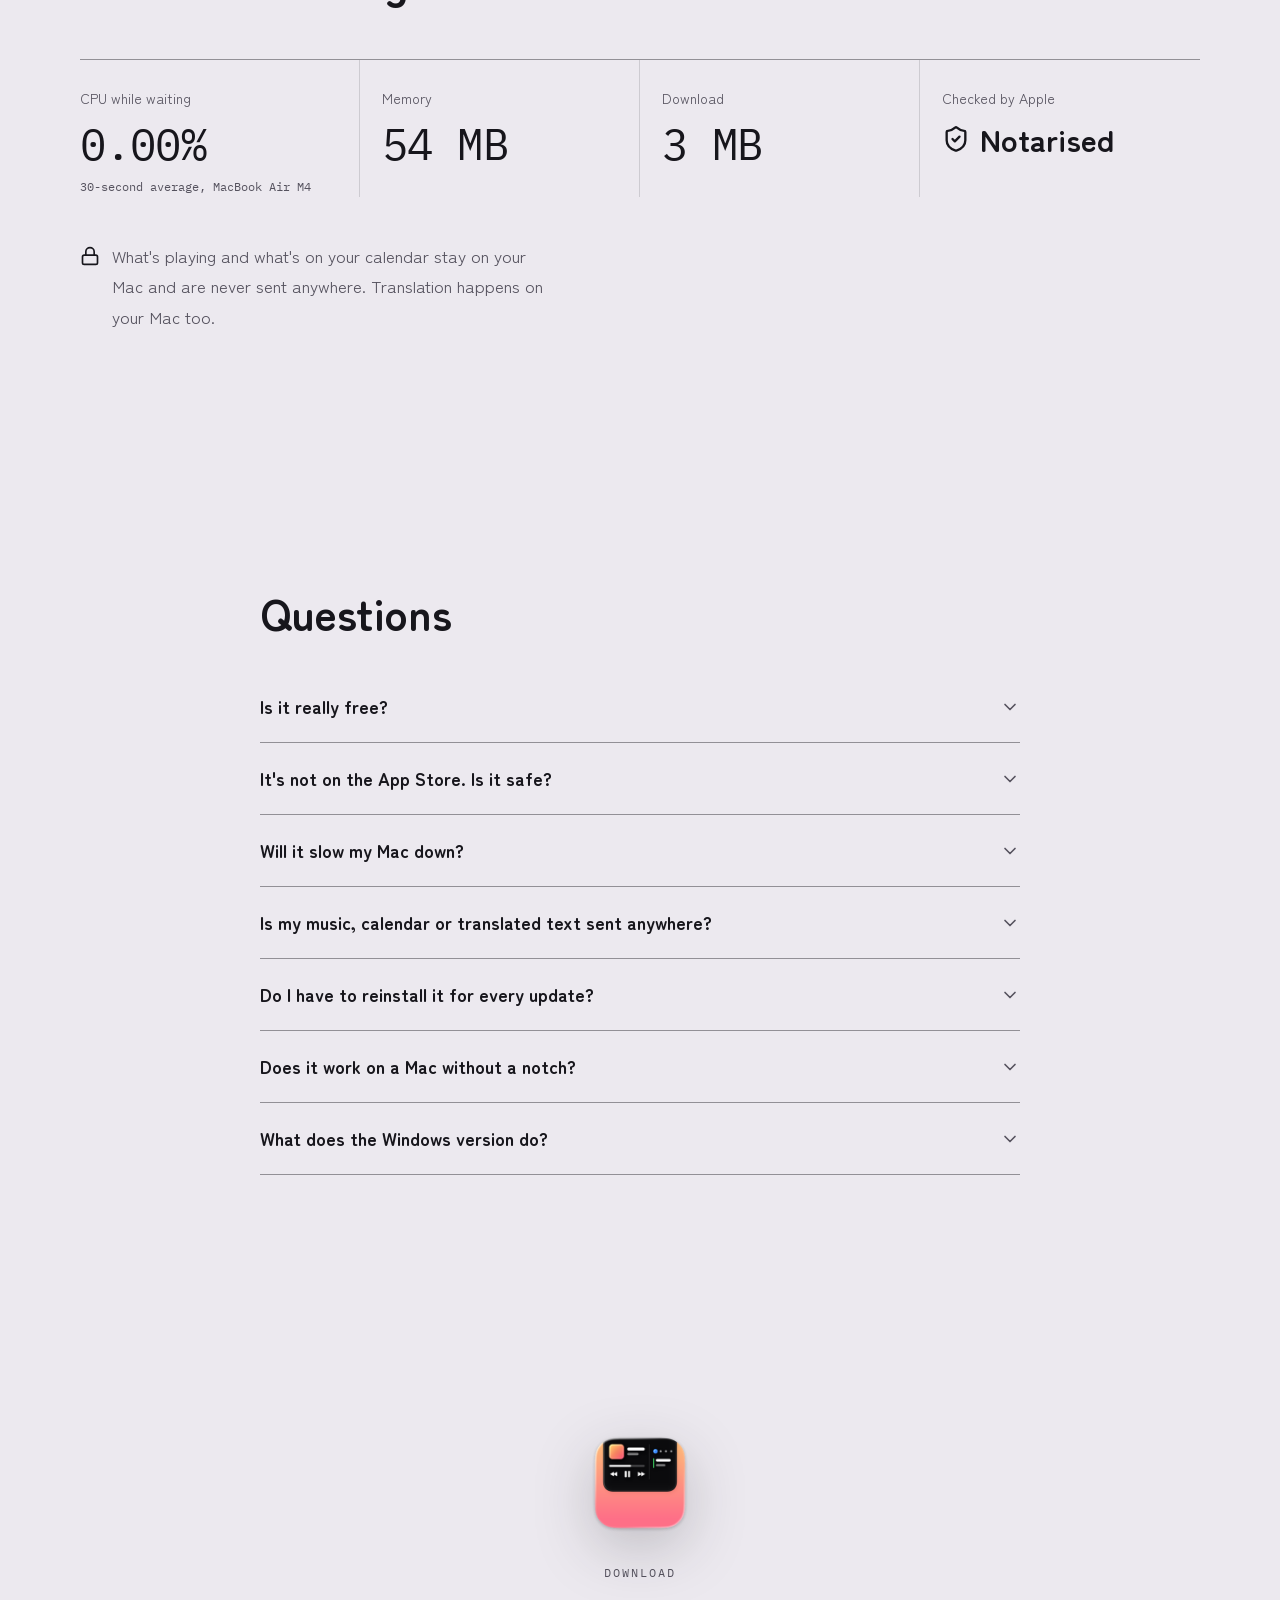
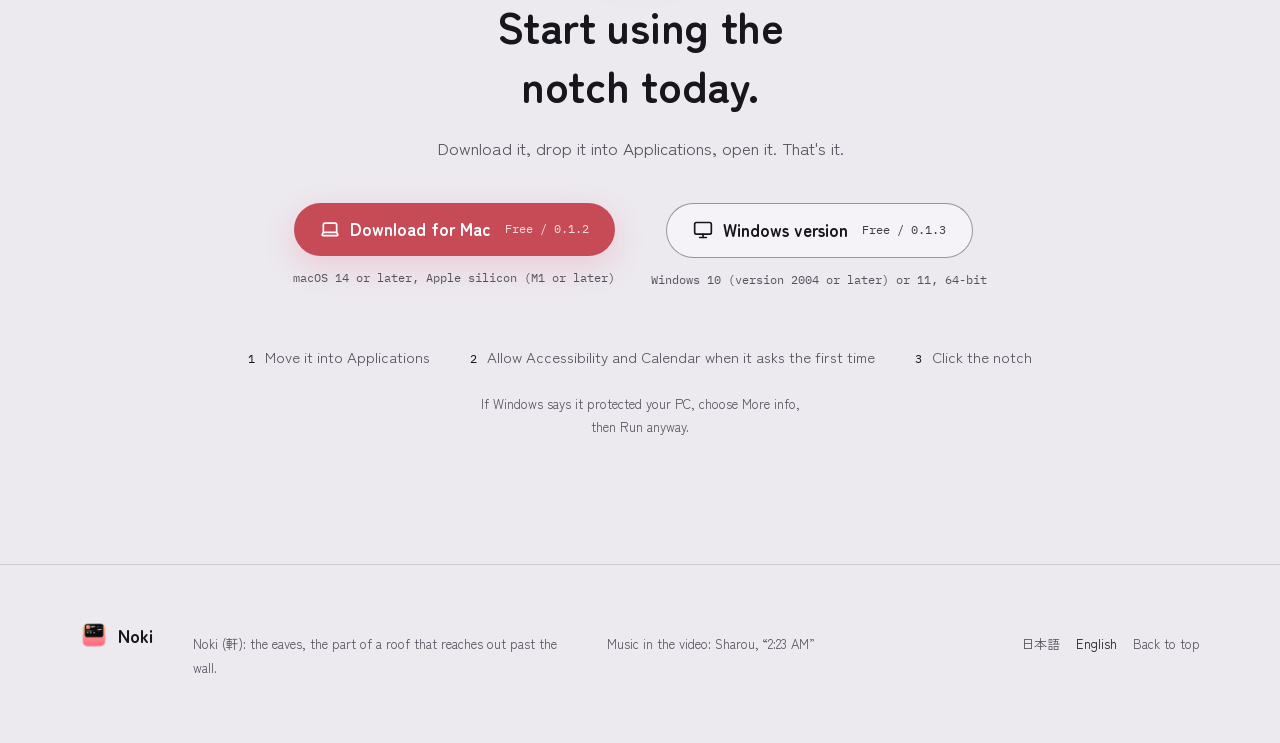
==== commit 41323a74: "Update site" ====
--- a/en/index.html
+++ b/en/index.html
@@ -3,179 +3,286 @@
 <head>
 <meta charset="utf-8">
 <meta name="viewport" content="width=device-width, initial-scale=1">
-<title>Noki — put the notch to work</title>
-<meta name="description" content="Music, calendar, translation, notes and a place to park files. A macOS app that keeps them all in the MacBook notch.">
-<meta property="og:title" content="Noki — put the notch to work">
-<meta property="og:description" content="Music, calendar, translation, notes and a place to park files. A macOS app that keeps them all in the MacBook notch.">
-<meta property="og:image" content="https://noki-app.github.io/img/card.jpg">
+<title>Noki: put the MacBook notch to work</title>
+<meta name="description" content="What's playing, today's plans, translation and notes, kept in the MacBook notch. A free app, with a Windows version too.">
+<meta name="theme-color" content="#ECE9EF">
+<meta property="og:title" content="Noki: put the MacBook notch to work">
+<meta property="og:description" content="What's playing, today's plans, translation and notes, kept in the MacBook notch. A free app, with a Windows version too.">
+<meta property="og:image" content="https://noki-app.github.io/assets/card.jpg">
+<meta property="og:url" content="https://noki-app.github.io/en/">
 <meta property="og:type" content="website">
 <link rel="alternate" hreflang="ja" href="https://noki-app.github.io/">
 <link rel="alternate" hreflang="en" href="https://noki-app.github.io/en/">
 <link rel="alternate" hreflang="x-default" href="https://noki-app.github.io/">
 <link rel="icon" type="image/png" href="../img/icon.png">
 <link rel="apple-touch-icon" href="../img/icon.png">
+<link rel="preconnect" href="https://fonts.googleapis.com">
+<link rel="preconnect" href="https://fonts.gstatic.com" crossorigin>
+<link rel="stylesheet" href="https://fonts.googleapis.com/css2?family=Zen+Maru+Gothic:wght@500;700&family=Zen+Kaku+Gothic+New:wght@400;500&family=IBM+Plex+Mono&display=swap">
 <link rel="stylesheet" href="../style.css">
+<script src="../assets/app.js" defer></script>
 </head>
 <body>
-
-<!-- Lucide (ISC). Inline so the page needs no extra request. -->
+<a class="skip" href="#main">Skip to content</a>
+
+<!-- Lucide (ISC), inline so the page needs no extra request. -->
 <svg class="sprite" aria-hidden="true">
   <symbol id="i-music" viewBox="0 0 24 24" fill="none" stroke="currentColor" stroke-width="2" stroke-linecap="round" stroke-linejoin="round"><path d="M9 18V5l12-2v13" /> <circle cx="6" cy="18" r="3" /> <circle cx="18" cy="16" r="3" /></symbol>
   <symbol id="i-calendar-days" viewBox="0 0 24 24" fill="none" stroke="currentColor" stroke-width="2" stroke-linecap="round" stroke-linejoin="round"><path d="M8 2v3" /> <path d="M16 2v3" /> <rect x="3" y="3" width="18" height="18" rx="2" /> <path d="M3 9h18" /> <path d="M8 13h.01" /> <path d="M12 13h.01" /> <path d="M16 13h.01" /> <path d="M8 17h.01" /> <path d="M12 17h.01" /> <path d="M16 17h.01" /></symbol>
   <symbol id="i-languages" viewBox="0 0 24 24" fill="none" stroke="currentColor" stroke-width="2" stroke-linecap="round" stroke-linejoin="round"><path d="m5 8 6 6" /> <path d="m4 14 6-6 2-3" /> <path d="M2 5h12" /> <path d="M7 2h1" /> <path d="m22 22-5-10-5 10" /> <path d="M14 18h6" /></symbol>
-  <symbol id="i-notebook-pen" viewBox="0 0 24 24" fill="none" stroke="currentColor" stroke-width="2" stroke-linecap="round" stroke-linejoin="round"><path d="M13.4 2H6a2 2 0 0 0-2 2v16a2 2 0 0 0 2 2h12a2 2 0 0 0 2-2v-7.4" /> <path d="M2 6h4" /> <path d="M2 10h4" /> <path d="M2 14h4" /> <path d="M2 18h4" /> <path d="M21.378 5.626a1 1 0 1 0-3.004-3.004l-5.01 5.012a2 2 0 0 0-.506.854l-.837 2.87a.5.5 0 0 0 .62.62l2.87-.837a2 2 0 0 0 .854-.506z" /></symbol>
-  <symbol id="i-layout-grid" viewBox="0 0 24 24" fill="none" stroke="currentColor" stroke-width="2" stroke-linecap="round" stroke-linejoin="round"><rect width="7" height="7" x="3" y="3" rx="1" /> <rect width="7" height="7" x="14" y="3" rx="1" /> <rect width="7" height="7" x="14" y="14" rx="1" /> <rect width="7" height="7" x="3" y="14" rx="1" /></symbol>
   <symbol id="i-inbox" viewBox="0 0 24 24" fill="none" stroke="currentColor" stroke-width="2" stroke-linecap="round" stroke-linejoin="round"><polyline points="22 12 16 12 14 15 10 15 8 12 2 12" /> <path d="M5.45 5.11 2 12v6a2 2 0 0 0 2 2h16a2 2 0 0 0 2-2v-6l-3.45-6.89A2 2 0 0 0 16.76 4H7.24a2 2 0 0 0-1.79 1.11z" /></symbol>
   <symbol id="i-monitor-off" viewBox="0 0 24 24" fill="none" stroke="currentColor" stroke-width="2" stroke-linecap="round" stroke-linejoin="round"><path d="M12 17v4" /> <path d="M17 17H4a2 2 0 0 1-2-2V5a2 2 0 0 1 1.184-1.826" /> <path d="m2 2 20 20" /> <path d="M8 21h8" /> <path d="M8.656 3H20a2 2 0 0 1 2 2v10a2 2 0 0 1-.293 1.042" /></symbol>
+  <symbol id="i-laptop" viewBox="0 0 24 24" fill="none" stroke="currentColor" stroke-width="2" stroke-linecap="round" stroke-linejoin="round"><path d="M20 16V7a2 2 0 0 0-2-2H6a2 2 0 0 0-2 2v9m16 0H4m16 0 1.28 2.55a1 1 0 0 1-.9 1.45H3.62a1 1 0 0 1-.9-1.45L4 16" /></symbol>
+  <symbol id="i-monitor" viewBox="0 0 24 24" fill="none" stroke="currentColor" stroke-width="2" stroke-linecap="round" stroke-linejoin="round"><rect width="20" height="14" x="2" y="3" rx="2" /> <line x1="8" x2="16" y1="21" y2="21" /> <line x1="12" x2="12" y1="17" y2="21" /></symbol>
+  <symbol id="i-download" viewBox="0 0 24 24" fill="none" stroke="currentColor" stroke-width="2" stroke-linecap="round" stroke-linejoin="round"><path d="M21 15v4a2 2 0 0 1-2 2H5a2 2 0 0 1-2-2v-4" /> <polyline points="7 10 12 15 17 10" /> <line x1="12" x2="12" y1="15" y2="3" /></symbol>
+  <symbol id="i-chevron-down" viewBox="0 0 24 24" fill="none" stroke="currentColor" stroke-width="2" stroke-linecap="round" stroke-linejoin="round"><path d="m6 9 6 6 6-6" /></symbol>
+  <symbol id="i-shield-check" viewBox="0 0 24 24" fill="none" stroke="currentColor" stroke-width="2" stroke-linecap="round" stroke-linejoin="round"><path d="M20 13c0 5-3.5 7.5-7.66 8.95a1 1 0 0 1-.67-.01C7.5 20.5 4 18 4 13V6a1 1 0 0 1 1-1c2 0 4.5-1.2 6.24-2.72a1.17 1.17 0 0 1 1.52 0C14.51 3.81 17 5 19 5a1 1 0 0 1 1 1z" /> <path d="m9 12 2 2 4-4" /></symbol>
+  <symbol id="i-lock" viewBox="0 0 24 24" fill="none" stroke="currentColor" stroke-width="2" stroke-linecap="round" stroke-linejoin="round"><rect width="18" height="11" x="3" y="11" rx="2" ry="2" /> <path d="M7 11V7a5 5 0 0 1 10 0v4" /></symbol>
 </svg>
 
-<nav class="langbar" aria-label="Language">
-  <div class="wrap"><a href="/" hreflang="ja">日本語</a>
-    <a href="/en/" hreflang="en" aria-current="true">English</a></div>
+<!-- The one environment: the wallpaper's beige and lavender, drifting very slowly behind everything. -->
+<div class="env" aria-hidden="true"><i class="env-warm"></i><i class="env-cool"></i></div>
+
+<!-- The signature: the page's menu is a notch. It opens the way Noki does. -->
+<nav class="notch" aria-label="Menu">
+  <div class="notch-panel" aria-hidden="true"></div>
+  <button class="notch-face" type="button" aria-expanded="false" aria-controls="notch-menu">
+    <img src="../img/icon.png" alt="" width="18" height="18">
+    <span class="notch-name">Noki</span>
+    <span class="sr-only">Open the menu</span>
+  </button>
+  <div class="notch-menu" id="notch-menu">
+    <a href="#features">What it does</a>
+    <a href="#try">Try it</a>
+    <a href="#faq">Questions</a>
+    <span class="notch-langs" aria-label="Language"><a href="/" hreflang="ja">日本語</a>
+    <a href="/en/" hreflang="en" aria-current="true">English</a></span>
+    <a class="notch-dl" href="#download">Download</a>
+  </div>
 </nav>
 
-<header class="hero">
+<main id="main" tabindex="-1">
+
+<!-- The scroll journey: the real recording of Noki, scrubbed by scroll, pushing into the notch
+     and back out. Laptops and desktops only; everyone else gets .hero-static below. -->
+<section class="hero" aria-label="Put the notch to work.">
+  <div class="stage">
+    <div class="screen" aria-hidden="true">
+      <div class="poster"></div>
+      <video id="hero-video" muted playsinline preload="none" aria-hidden="true" tabindex="-1"></video>
+      <div class="scrim"></div>
+      <div class="shade1"></div>
+    </div>
+    <div class="scrim-zoom" aria-hidden="true"></div>
+
+    <div class="band e-rise" data-a="0" data-b="0.19" data-first>
+      <h1 class="h split">Put the notch to work.</h1>
+      <p class="sub">That black strip at the top of your MacBook, now holding what's playing, today's plans, translation and notes.</p>
+    </div>
+    <div class="band e-snap" data-a="0.30" data-b="0.54" data-spread="0.45">
+      <p class="h split">The song, the week, a translation.</p>
+      <p class="sub">Click to open it, then just glance up.</p>
+    </div>
+    <div class="band e-blur" data-a="0.58" data-b="0.78">
+      <p class="h blurpair"><span class="soft" aria-hidden="true">Sharing your screen? One press first.</span><span class="sharp">Sharing your screen? One press first.</span></p>
+      <p class="sub">The clutter on your desktop disappears. Press again and it's back. Your files stay where they are.</p>
+    </div>
+    <div class="band e-settle" data-a="0.82" data-b="1" data-ramp="0.05" data-last>
+      <h2 class="h split">Free. Right now.</h2>
+      <p class="sub">Notarised by Apple on the Mac. There's a Windows version too.</p>
+      <div class="cta">
+        <a class="btn btn-accent" href="../downloads/Noki-0.1.2.zip" download><svg class="i" aria-hidden="true"><use href="#i-download"/></svg>Download for Mac<small>Free / 0.1.2</small></a>
+        
+        <a class="btn btn-quiet" href="#download"><svg class="i" aria-hidden="true"><use href="#i-monitor"/></svg>Windows version</a>
+      </div>
+    </div>
+
+    <div class="loader" role="status">
+      <svg class="ring" viewBox="0 0 48 48" aria-hidden="true">
+        <circle cx="24" cy="24" r="20" fill="none" stroke="currentColor" stroke-opacity=".2" stroke-width="3"/>
+        <circle class="ring-fill" cx="24" cy="24" r="20" fill="none" stroke="currentColor" stroke-width="3" stroke-linecap="round" stroke-dasharray="126" style="stroke-dashoffset:var(--ld,126)"/>
+      </svg>
+      <span class="sr-only">Loading the video</span>
+    </div>
+    <div class="cue" aria-hidden="true"><span>Scroll</span><svg class="i"><use href="#i-chevron-down"/></svg></div>
+  </div>
+</section>
+
+<!-- The same opening, composed as a still, for phones, portrait tablets and reduced motion. -->
+<section class="hero-static" aria-label="Put the notch to work.">
+  <figure class="hs-screen">
+    <img src="../assets/card.jpg" alt="Open it and one long card slides down. From left to right, here's what's on it." width="1583" height="396" fetchpriority="high">
+  </figure>
+  <div class="hs-copy">
+    <h1 class="h">Put the notch to work.</h1>
+    <p class="sub">That black strip at the top of your MacBook, now holding what's playing, today's plans, translation and notes.</p>
+    <div class="cta">
+      <a class="btn btn-accent" href="../downloads/Noki-0.1.2.zip" download><svg class="i" aria-hidden="true"><use href="#i-download"/></svg>Download for Mac<small>Free / 0.1.2</small></a>
+      
+      <a class="btn btn-quiet" href="#download"><svg class="i" aria-hidden="true"><use href="#i-monitor"/></svg>Windows version</a>
+    </div>
+  </div>
+</section>
+
+<!-- What it does: the real card, with its five parts numbered. -->
+<section class="sec features reveal" id="features">
   <div class="wrap">
-    <p class="eyebrow">macOS 14+ / Apple Silicon</p>
-    <h1>Put the notch<br>to work.</h1>
-    <p class="lede">That black strip at the top of your MacBook. Noki opens it up and keeps what's playing, what's on today, translation, notes and a place to park files all in one spot.</p>
-
-    <div class="cta">
-      
-      <a class="button" href="../downloads/Noki-0.1.2.zip" download>
-        Download
-        <span class="button-note">Free / 0.1.2</span>
-      </a>
-      <p class="cta-note">Once it downloads, move Noki into your Applications folder and open it.</p>
-      
-      
-    </div>
-  </div>
-
-  <figure class="shot">
-    <img src="../img/card.jpg" alt="The notch, opened. A music player on the left, then the calendar and translation, with the file tray buttons down the right edge." width="1375" height="326" fetchpriority="high" decoding="async">
+    <p class="kicker">What it does</p>
+    <h2 class="title">The notch you wrote off, now on your side.</h2>
+    <p class="lede">Open it and one long card slides down. From left to right, here's what's on it.</p>
+  </div>
+  <figure class="anatomy">
+    <div class="anatomy-img">
+      <img src="../assets/card.jpg" alt="" width="1583" height="396" loading="lazy" decoding="async">
+      <span class="pin" style="--x:11.2%;--y:23%">1</span>
+      <span class="pin" style="--x:48%;--y:39%">2</span>
+      <span class="pin" style="--x:75.5%;--y:50%">3</span>
+      <span class="pin" style="--x:88.6%;--y:12%">4</span>
+      <span class="pin" style="--x:88.6%;--y:51.5%">5</span>
+    </div>
+    <svg class="rule" viewBox="0 0 1000 12" preserveAspectRatio="none" aria-hidden="true">
+      <path d="M0 6 H1000" pathLength="1"/>
+      <path class="tick" d="M112 0 V12" pathLength="1"/><path class="tick" d="M480 0 V12" pathLength="1"/>
+      <path class="tick" d="M755 0 V12" pathLength="1"/><path class="tick" d="M886 0 V12" pathLength="1"/>
+    </svg>
+    <ol class="parts">
+      <li><svg class="i" aria-hidden="true"><use href="#i-music"/></svg><h3>What's playing</h3><p>Music, Spotify, anything in a browser. Artwork, where you are in the song, back and next.</p></li>
+      <li><svg class="i" aria-hidden="true"><use href="#i-calendar-days"/></svg><h3>This week</h3><p>Swipe two fingers for the weeks either side. A busy day scrolls on the spot.</p></li>
+      <li><svg class="i" aria-hidden="true"><use href="#i-languages"/></svg><h3>Translation</h3><p>Type and it translates on the spot. It happens on your Mac, so nothing you type leaves it.</p></li>
+      <li><svg class="i" aria-hidden="true"><use href="#i-inbox"/></svg><h3>A place for files</h3><p>Park a file in the notch. Send it on with AirDrop from there.</p></li>
+      <li><svg class="i" aria-hidden="true"><use href="#i-monitor-off"/></svg><h3>Hide the desktop</h3><p>Each press hides the desktop icons or brings them back.</p></li>
+    </ol>
   </figure>
-</header>
-
-<main>
-
-<section class="section">
+</section>
+
+<!-- The one interactive moment: clear a cluttered desktop with the same button Noki puts in the menu bar. -->
+<section class="sec try reveal" id="try">
+  <div class="wrap try-grid">
+    <div class="try-copy">
+      <p class="kicker">Try it</p>
+      <h2 class="title">Go on, press it.</h2>
+      <p class="lede">The little button above does what Noki's menu bar button does.</p>
+      <p class="try-status" aria-live="polite" data-done="All clear. Press again to bring them back." data-back="They're back."></p>
+    </div>
+    <div class="desk">
+      <div class="desk-bar">
+        <span class="desk-apple" aria-hidden="true"></span>
+        <span class="desk-notch" aria-hidden="true"></span>
+        <button class="desk-toggle" type="button" aria-pressed="false" data-hide="Hide the desktop icons" data-show="Bring the desktop icons back" aria-label="Hide the desktop icons">
+          <svg viewBox="0 0 22 18" aria-hidden="true">
+            <rect x="1.5" y="1.5" width="19" height="15" rx="3.5" fill="none" stroke="currentColor" stroke-width="1.8"/>
+            <g class="dots" fill="currentColor">
+              <circle cx="16" cy="5.2" r="1.3"/><circle cx="16" cy="8.4" r="1.3"/><circle cx="16" cy="11.6" r="1.3"/><circle cx="16" cy="14.2" r="1.1"/>
+              <circle cx="12.4" cy="5.2" r="1.3"/><circle cx="12.4" cy="8.4" r="1.3"/><circle cx="12.4" cy="11.6" r="1.3"/>
+            </g>
+          </svg>
+        </button>
+        <span class="desk-clock" aria-hidden="true">9:41</span>
+      </div>
+      <svg class="hint" viewBox="0 0 230 70" aria-hidden="true">
+        <path d="M6 60 C70 64, 160 50, 214 8" pathLength="1"/>
+        <path class="head" d="M199 9 L214 8 L210 23" pathLength="1"/>
+      </svg>
+      <span class="hint-label" aria-hidden="true">Press here</span>
+      <ul class="desk-icons" aria-hidden="true">
+        <li class="ico doc"><i></i><span>Proposal.pdf</span></li>
+        <li class="ico pic p1"><i></i><span>Screenshot 9-27.png</span></li>
+        <li class="ico dir"><i></i><span>Trip photos</span></li>
+        <li class="ico doc sheet"><i></i><span>Quote.xlsx</span></li>
+        <li class="ico doc"><i></i><span>Groceries.txt</span></li>
+        <li class="ico dir"><i></i><span>Read later</span></li>
+        <li class="ico dir"><i></i><span>Work</span></li>
+        <li class="ico pic p2"><i></i><span>Voice memo.m4a</span></li>
+      </ul>
+    </div>
+  </div>
+</section>
+
+<!-- Only what you use: a mirror of the section above, switches first. -->
+<section class="sec only reveal">
+  <div class="wrap only-grid">
+    <ul class="switches">
+      <li><span>Music</span><b class="sw on"><i></i><em>On</em></b></li>
+      <li><span>Calendar</span><b class="sw on"><i></i><em>On</em></b></li>
+      <li><span>Translation</span><b class="sw"><i></i><em>Off</em></b></li>
+      <li><span>Notes</span><b class="sw on"><i></i><em>On</em></b></li>
+      <li><span>File tray</span><b class="sw"><i></i><em>Off</em></b></li>
+      <li><span>Shortcuts</span><b class="sw on"><i></i><em>On</em></b></li>
+      <li><span>Volume and brightness</span><b class="sw on"><i></i><em>On</em></b></li>
+    </ul>
+    <div class="only-copy">
+      <p class="kicker">Settings</p>
+      <h2 class="title">Put away what you don't use.</h2>
+      <p class="lede">You don't have to use all of it. Each feature switches off on its own, and what's off stays out of the notch.</p>
+    </div>
+  </div>
+</section>
+
+<!-- Light: measured numbers only. -->
+<section class="sec proof reveal">
   <div class="wrap">
-    <h2>What it does</h2>
-    <div class="grid">
-
-      <article class="card">
-        <svg class="icon" aria-hidden="true"><use href="#i-music"/></svg>
-        <h3>Music</h3>
-        <p>What's playing shows up either side of the notch, with the artwork and a waveform. Press the waveform to pause and start again. Works with Music, Spotify and anything playing in a browser.</p>
-      </article>
-
-      <article class="card">
-        <svg class="icon" aria-hidden="true"><use href="#i-calendar-days"/></svg>
-        <h3>Calendar</h3>
-        <p>This week's dates and what's on that day. Swipe two fingers to move up to two weeks either way, and scroll a busy day.</p>
-      </article>
-
-      <article class="card">
-        <svg class="icon" aria-hidden="true"><use href="#i-languages"/></svg>
-        <h3>Translation</h3>
-        <p>Type and it translates as you go. Either side takes typing, and one tap swaps them. macOS does the translating on the device, so nothing you type leaves your Mac.</p>
-      </article>
-
-      <article class="card">
-        <svg class="icon" aria-hidden="true"><use href="#i-notebook-pen"/></svg>
-        <h3>Notes</h3>
-        <p>Write down whatever just came to mind. It saves as you type, and the notch stays open while you write.</p>
-      </article>
-
-      <article class="card">
-        <svg class="icon" aria-hidden="true"><use href="#i-layout-grid"/></svg>
-        <h3>Shortcuts</h3>
-        <p>Drop in the apps and files you reach for often and they become tiles. Anything in the Shortcuts app can go there too.</p>
-      </article>
-
-      <article class="card">
-        <svg class="icon" aria-hidden="true"><use href="#i-inbox"/></svg>
-        <h3>File tray</h3>
-        <p>Drag a file onto the notch and it waits there. Send it on with AirDrop, or drag it wherever it needs to go.</p>
-      </article>
-
-    </div>
-  </div>
-</section>
-
-<section class="section section-alt">
-  <div class="wrap split">
-    <div>
-      <svg class="icon" aria-hidden="true"><use href="#i-monitor-off"/></svg>
-      <h2>Clear the desktop in one press</h2>
-      <p>One press on the menu bar icon and the clutter on your desktop disappears. Handy before you share your screen or hand your Mac to someone. Press again and it's back. Nothing is deleted.</p>
-    </div>
-    <figure class="icon-shot">
-      <img src="../img/desktop-icon.png" alt="The menu bar icon. On the left, normal; on the right, while the desktop icons are hidden — the dots inside fade out." width="936" height="516" loading="lazy" decoding="async">
-      <figcaption>Left: showing. Right: hidden.</figcaption>
-    </figure>
-  </div>
-</section>
-
-<section class="section">
+    <p class="kicker">Light</p>
+    <h2 class="title">It's always running, so it has to be light.</h2>
+    <dl class="facts">
+      <div><dt>CPU while waiting</dt><dd>0.00%</dd><small>30-second average, MacBook Air M4</small></div>
+      <div><dt>Memory</dt><dd>54 MB</dd></div>
+      <div><dt>Download</dt><dd>3 MB</dd></div>
+      <div><dt>Checked by Apple</dt><dd class="word"><svg class="i" aria-hidden="true"><use href="#i-shield-check"/></svg>Notarised</dd></div>
+    </dl>
+    <p class="privacy"><svg class="i" aria-hidden="true"><use href="#i-lock"/></svg>What's playing and what's on your calendar stay on your Mac and are never sent anywhere. Translation happens on your Mac too.</p>
+  </div>
+</section>
+
+<section class="sec faq reveal" id="faq">
+  <div class="wrap narrow">
+    <h2 class="title">Questions</h2>
+    <details><summary>Is it really free?<svg class="i" aria-hidden="true"><use href="#i-chevron-down"/></svg></summary><p>Yes, for now. No account needed either.</p></details>
+    <details><summary>It's not on the App Store. Is it safe?<svg class="i" aria-hidden="true"><use href="#i-chevron-down"/></svg></summary><p>It's notarised by Apple. When you open the download, macOS checks it and lets it through.</p></details>
+    <details><summary>Will it slow my Mac down?<svg class="i" aria-hidden="true"><use href="#i-chevron-down"/></svg></summary><p>Measured while waiting, its CPU use was 0.00% (30-second average on a MacBook Air M4). When the pointer is nowhere near the notch, it's barely doing anything.</p></details>
+    <details><summary>Is my music, calendar or translated text sent anywhere?<svg class="i" aria-hidden="true"><use href="#i-chevron-down"/></svg></summary><p>No. Your plans are read from the calendar on your Mac, and macOS does the translating on your Mac.</p></details>
+    <details><summary>Do I have to reinstall it for every update?<svg class="i" aria-hidden="true"><use href="#i-chevron-down"/></svg></summary><p>No. When a new version is out, Noki tells you and updates itself.</p></details>
+    <details><summary>Does it work on a Mac without a notch?<svg class="i" aria-hidden="true"><use href="#i-chevron-down"/></svg></summary><p>Yes. It sits at the top centre of the screen.</p></details>
+    <details><summary>What does the Windows version do?<svg class="i" aria-hidden="true"><use href="#i-chevron-down"/></svg></summary><p>What's playing and its controls, notes, and hiding the desktop icons. The calendar, translation, shortcuts and file tray are Mac-only for now.</p></details>
+  </div>
+</section>
+
+<!-- The one call to action everything above leads to. -->
+<section class="sec download reveal" id="download">
   <div class="wrap">
-    <h2>The first time you open it</h2>
+    <img class="dl-icon" src="../img/icon.png" alt="" width="112" height="112" loading="lazy">
+    <p class="kicker">Download</p>
+    <h2 class="title">Start using the notch today.</h2>
+    <p class="lede">Download it, drop it into Applications, open it. That's it.</p>
+    <div class="dl-row">
+      <div class="dl-col">
+        <a class="btn btn-accent btn-lg" href="../downloads/Noki-0.1.2.zip" download><svg class="i" aria-hidden="true"><use href="#i-laptop"/></svg>Download for Mac<small>Free / 0.1.2</small></a>
+        
+        <p class="req">macOS 14 or later, Apple silicon (M1 or later)</p>
+      </div>
+      <div class="dl-col">
+        <a class="btn btn-quiet btn-lg" href="../downloads/Noki-Windows-0.1.3.zip" download><svg class="i" aria-hidden="true"><use href="#i-monitor"/></svg>Windows version<small>Free / 0.1.3</small></a>
+        
+        <p class="req">Windows 10 (version 2004 or later) or 11, 64-bit</p>
+      </div>
+    </div>
     <ol class="steps">
-      <li>
-        <h3>Put it in Applications</h3>
-        <p>Move the downloaded Noki into your Applications folder before you open it.</p>
-      </li>
-      <li>
-        <h3>Grant two permissions</h3>
-        <p><strong>Accessibility</strong> (to show volume and brightness, and to use the media keys) and <strong>Calendar</strong> (to show what's on). Both have a Grant button in the settings window. Skip the ones for features you won't use.</p>
-      </li>
-      <li>
-        <h3>Point at the notch</h3>
-        <p>It can open on hover or on a click — your choice. Right-click the notch to reach the settings.</p>
-      </li>
+      <li>Move it into Applications</li>
+      <li>Allow Accessibility and Calendar when it asks the first time</li>
+      <li>Click the notch</li>
     </ol>
-  </div>
-</section>
-
-<section class="section section-alt">
-  <div class="wrap">
-    <h2>What you need</h2>
-    <dl class="specs">
-      <div><dt>macOS</dt><dd>14 (Sonoma) or later</dd></div>
-      <div><dt>Mac</dt><dd>Apple Silicon (M1 or later)</dd></div>
-      <div><dt>A notch</dt><dd>Not required. Without one it sits at the top edge.</dd></div>
-      <div><dt>Price</dt><dd>Free for now</dd></div>
-    </dl>
-    <p class="fineprint">Noki is notarised by Apple. What's playing and what's on your calendar are handled on this Mac and never sent anywhere. When a new version is out, the app tells you itself.</p>
-  </div>
-</section>
-
-<section class="section">
-  <div class="wrap">
-    <h2>For Windows</h2>
-    <p class="section-body">On a Windows PC the same notch sits at the top centre of the screen. It has music, notes and the desktop toggle; the calendar, translation, shortcuts and file tray are Mac-only for now.</p>
-    <dl class="specs">
-      <div><dt>Windows</dt><dd>10 (version 2004 or later) or 11, 64-bit</dd></div>
-      <div><dt>Price</dt><dd>Free for now</dd></div>
-    </dl>
-    
-    <a class="button button-quiet" href="../downloads/Noki-Windows-0.1.3.zip" download>
-      Download for Windows
-      <span class="button-note">Free / 0.1.3</span>
-    </a>
-    <p class="fineprint win-note">If Windows says it protected your PC the first time you open it, choose More info, then Run anyway.</p>
-    
-    
+    <p class="win-note">If Windows says it protected your PC, choose More info, then Run anyway.</p>
   </div>
 </section>
 
 </main>
 
-<footer>
-  <div class="wrap">
-    <p class="mark">Noki</p>
-    <p class="small">Noki (軒) — the eaves: the part of a roof that reaches out past the wall.</p>
+<footer class="foot">
+  <div class="wrap foot-grid">
+    <p class="foot-mark"><img src="../img/icon.png" alt="" width="28" height="28" loading="lazy">Noki</p>
+    <p class="foot-note">Noki (軒): the eaves, the part of a roof that reaches out past the wall.</p>
+    <p class="foot-note">Music in the video: Sharou, “2:23 AM”</p>
+    <p class="foot-links"><a href="/" hreflang="ja">日本語</a>
+    <a href="/en/" hreflang="en" aria-current="true">English</a> <a href="#main">Back to top</a></p>
   </div>
 </footer>
 
--- a/style.css
+++ b/style.css
@@ -1,325 +1,378 @@
-:root {
-  --ink: #f4f4f5;
-  --ink-dim: #a0a0a8;
-  --ink-faint: #6f6f78;
-  --bg: #0a0a0b;
-  --bg-alt: #121214;
-  --line: rgba(255, 255, 255, 0.09);
-  --accent: #2f7cf6;
-  --radius: 14px;
+/* Noki download page. Design decisions live in src/DESIGN.md. */
+
+:root{
+  --canvas:#ECE9EF;
+  --canvas-deep:#E2DEE6;
+  --panel:#F5F3F7;
+  --ink:#17161C;
+  --ink-2:#55525E;
+  --line:rgba(23,22,28,.14);
+  --line-strong:rgba(23,22,28,.42);
+  --notch:#0B0B0D;
+  --accent:#C74A57;           /* the icon's peach-to-pink, deepened until white text on it passes 4.5:1 (4.6) */
+  --accent-hover:#B23F4C;
+  --accent-muted:rgba(230,98,120,.22);
+  --wall-warm:#B79C7E;
+  --wall-cool:#8F8AA6;
+  --ease-out:cubic-bezier(.22,1,.36,1);
+  --ease-io:cubic-bezier(.65,0,.35,1);
+  --tshadow:0 1px 2px rgba(10,8,12,.9),0 3px 12px rgba(10,8,12,.62),0 10px 44px rgba(10,8,12,.7);
+  --display:"Zen Maru Gothic",ui-rounded,"Hiragino Maru Gothic ProN",system-ui,sans-serif;
+  --body:"Zen Kaku Gothic New","Hiragino Sans",system-ui,sans-serif;
+  --mono:"IBM Plex Mono",ui-monospace,Menlo,monospace;
 }
 
-* { box-sizing: border-box; }
-
-html { -webkit-text-size-adjust: 100%; }
-
-body {
-  margin: 0;
-  background: var(--bg);
-  color: var(--ink);
-  font-family: -apple-system, BlinkMacSystemFont, "Hiragino Sans", "Noto Sans JP", sans-serif;
-  font-size: 17px;
-  line-height: 1.8;
-  -webkit-font-smoothing: antialiased;
+*{box-sizing:border-box}
+html{overflow-x:hidden;overflow-x:clip;-webkit-text-size-adjust:100%;scroll-behavior:smooth}
+body{overflow-x:hidden;overflow-x:clip;margin:0;background:var(--canvas);color:var(--ink);font-family:var(--body);
+  font-size:17px;line-height:1.8;-webkit-font-smoothing:antialiased;animation:page-in .8s var(--ease-out) both}
+@keyframes page-in{from{opacity:0}to{opacity:1}}
+img,video,svg{display:block}
+a{color:inherit}
+p{margin:0}
+h1,h2,h3{margin:0;font-weight:700}
+.sr-only{position:absolute;width:1px;height:1px;overflow:hidden;clip:rect(0 0 0 0);white-space:nowrap}
+.skip{position:fixed;left:16px;top:-60px;z-index:60;padding:10px 16px;border-radius:10px;background:var(--ink);color:#fff;text-decoration:none;transition:top .2s var(--ease-out)}
+.skip:focus{top:16px}
+:focus-visible{outline:2px solid var(--accent);outline-offset:3px;border-radius:6px}
+main:focus{outline:none}
+.sprite{display:none}
+.i{width:20px;height:20px;flex:none}
+
+/* ---------- the environment ---------- */
+
+.env{position:fixed;inset:0;z-index:-1;overflow:hidden;pointer-events:none}
+.env i{position:absolute;width:70vmax;height:70vmax;border-radius:50%;filter:blur(90px);opacity:.34;animation:drift 90s var(--ease-io) infinite alternate}
+.env-warm{background:var(--wall-warm);left:-25vmax;top:-20vmax}
+.env-cool{background:var(--wall-cool);right:-25vmax;bottom:-30vmax;animation-delay:-45s !important}
+@keyframes drift{from{transform:translate(0,0) scale(1)}to{transform:translate(14vmax,10vmax) scale(1.12)}}
+body.paused *,body.paused *::before,body.paused *::after{animation-play-state:paused !important}
+
+/* ---------- the notch menu ---------- */
+
+.notch{position:fixed;top:0;left:50%;z-index:40;width:640px;max-width:calc(100vw - 24px);height:66px;transform:translateX(-50%);
+  pointer-events:none;transition:opacity .35s var(--ease-out),transform .45s var(--ease-out)}
+.notch.away{opacity:0;transform:translate(-50%,-120%)}
+.notch-panel,.notch-face{background:var(--notch)}
+.notch-panel{position:absolute;inset:0;border-radius:0 0 26px 26px;transform:scale(.3,.55);transform-origin:50% 0;opacity:0;
+  transition:transform .45s var(--ease-out),opacity .2s linear .1s}
+.notch-face{position:absolute;top:0;left:50%;width:192px;height:36px;margin-left:-96px;border:0;border-radius:0 0 16px 16px;color:#fff;
+  display:flex;align-items:center;justify-content:center;gap:8px;font:500 13px/1 var(--display);letter-spacing:.04em;cursor:pointer;pointer-events:auto}
+.notch-face img{border-radius:5px}
+.notch-face::before,.notch-face::after,.notch-panel::before,.notch-panel::after{content:"";position:absolute;top:0;width:12px;height:12px;pointer-events:none}
+.notch-face::before,.notch-panel::before{left:-12px;background:radial-gradient(circle at 0 100%,transparent 11.5px,var(--notch) 12px)}
+.notch-face::after,.notch-panel::after{right:-12px;background:radial-gradient(circle at 100% 100%,transparent 11.5px,var(--notch) 12px)}
+.notch-menu{position:absolute;left:0;right:0;top:14px;display:flex;align-items:center;justify-content:center;gap:clamp(12px,2.2vw,26px);
+  padding:0 28px;opacity:0;visibility:hidden;transition:opacity .25s linear,visibility 0s linear .25s;font-size:14px;color:rgba(255,255,255,.78)}
+.notch-menu a{text-decoration:none;white-space:nowrap;transition:color .2s}
+.notch-menu a:hover{color:#fff}
+.notch-langs{display:flex;gap:10px;font-size:12px}
+.notch-langs a[aria-current]{color:#fff}
+.notch-dl{padding:7px 14px;border-radius:999px;background:#fff;color:var(--notch) !important;font-weight:500}
+.notch.open{pointer-events:auto}
+.notch.open .notch-panel{transform:scale(1);opacity:1;transition:transform .45s var(--ease-out),opacity .12s linear}
+.notch.open .notch-face{opacity:0;pointer-events:none}
+.notch.open .notch-menu{opacity:1;visibility:visible;transition:opacity .3s linear .12s,visibility 0s}
+.notch-face{transition:opacity .2s linear}
+@media (hover:hover){.notch:hover{pointer-events:auto}}
+
+/* ---------- the scroll journey ---------- */
+
+.hero{position:relative;height:600vh}
+.stage{position:sticky;top:0;height:100vh;overflow:hidden}
+.screen{position:absolute;inset:0;border-radius:22px;overflow:hidden;transform-origin:50% 0;will-change:transform;
+  background:#3d3530;box-shadow:0 40px 120px rgba(23,22,28,.28)}
+.poster,.screen video{position:absolute;inset:0;width:100%;height:100%}
+.poster{background:center top/cover no-repeat}
+.screen video{object-fit:cover;object-position:50% 0;opacity:0;transition:opacity .6s var(--ease-out);transform:translateZ(0)}
+.stage.video-ready .screen video{opacity:1}
+.stage.video-failed .screen video{display:none}
+/* the base scrim rides inside the screen; a second one takes over while the view is pushed in */
+.scrim{position:absolute;inset:0;pointer-events:none;
+  background:linear-gradient(to top,rgba(14,11,16,.58),rgba(14,11,16,0) 58%),radial-gradient(ellipse 110% 90% at 50% 40%,rgba(14,11,16,0) 45%,rgba(14,11,16,.34) 100%)}
+.scrim-zoom{position:absolute;inset:0;pointer-events:none;opacity:var(--zs,0);
+  background:linear-gradient(to top,rgba(14,11,16,.6),rgba(14,11,16,0) 62%)}
+
+.band{position:absolute;z-index:1;left:max(12vw,40px);bottom:15vh;width:min(680px,84vw);color:#fff;text-shadow:var(--tshadow);opacity:0;pointer-events:none}
+/* dims the footage only while this band's words are up; tuned against the worst frame (the wallpaper's
+   bright ribbon crossing behind the text), not the average one */
+.band::before{content:"";position:absolute;inset:-60% -40% -60% -30%;z-index:-1;pointer-events:none;opacity:calc(.3 + .7*var(--k,1));
+  background:radial-gradient(closest-side at 40% 46%,rgba(10,8,12,.82) 0%,rgba(10,8,12,.77) 52%,rgba(10,8,12,.46) 78%,rgba(10,8,12,0) 100%)}
+/* the first band shows while the screen is still inset, so its shade lives inside the screen and
+   stops at the screen's own edge */
+.band[data-first]::before{display:none}
+.shade1{position:absolute;inset:0;pointer-events:none;opacity:var(--b1,1);
+  background:radial-gradient(ellipse 48% 46% at 27% 72%,rgba(10,8,12,.82) 0%,rgba(10,8,12,.76) 48%,rgba(10,8,12,.44) 74%,rgba(10,8,12,0) 100%)}
+.band[data-first]{opacity:1}
+.band.live{pointer-events:auto}
+.band .h{text-wrap:balance;font-family:var(--display);font-weight:700;font-size:clamp(34px,4.4vw,62px);line-height:1.3;letter-spacing:.01em;max-width:16ch}
+html[lang=en] .band .h{max-width:18ch;letter-spacing:-.01em}
+html[lang=ja] .band .h{max-width:11.5em}
+html[lang=ja] .band .sub{max-width:24em}
+.blurpair .w{display:inline-block;white-space:nowrap}
+.band .sub{margin-top:18px;font-size:clamp(16px,1.35vw,19px);line-height:1.85;color:rgba(255,255,255,.9);max-width:34ch}
+html[lang=en] .band .sub{max-width:44ch}
+
+/* word and character spans made by app.js; every entrance runs on --k, transform and opacity only */
+.split .w{display:inline-block;white-space:nowrap}
+.split .c{display:inline-block}
+
+.e-rise .w{--kc:clamp(0,(var(--k,0) - var(--th,0))*3,1);opacity:var(--kc);transform:translateY(calc((1 - var(--kc))*.55em))}
+.e-rise .sub{opacity:clamp(0,(var(--k,0) - .45)*3,1)}
+
+.e-depth .h{opacity:var(--k,0);transform:scale(calc(.8 + .2*var(--k,0)));transform-origin:0 100%}
+.e-depth .sub{opacity:clamp(0,(var(--k,0) - .5)*2.4,1)}
+
+.e-snap .c{--kc:clamp(0,(var(--k,0) - var(--th,0))*2.6,1);opacity:var(--kc);transform:translateX(calc((1 - var(--kc))*var(--jx,0px)))}
+.e-snap .sub{opacity:clamp(0,(var(--k,0) - .55)*2.6,1)}
+
+.blurpair{position:relative;display:grid}
+.blurpair span{grid-area:1/1}
+.blurpair .soft{filter:blur(10px);opacity:calc(1 - var(--k,0))}
+.blurpair .sharp{opacity:var(--k,0)}
+.e-blur .sub{opacity:clamp(0,(var(--k,0) - .4)*2,1)}
+
+.e-settle .w{--kc:clamp(0,(var(--k,0) - var(--th,0))*3,1);opacity:var(--kc);transform:translateY(calc((1 - var(--kc))*.6em))}
+.e-settle .sub{opacity:clamp(0,(var(--k,0) - .62)*4,1)}
+.e-settle .cta{opacity:clamp(0,(var(--k,0) - .76)*5,1);transform:translateY(calc((1 - clamp(0,(var(--k,0) - .76)*5,1))*12px))}
+
+.loader{position:absolute;left:50%;bottom:4.5vh;margin-left:-20px;color:#fff;transition:opacity .5s var(--ease-out)}
+.ring{width:40px;height:40px;transform:rotate(-90deg)}
+.ring-fill{transition:stroke-dashoffset .12s linear}
+.stage.video-ready .loader,.stage.video-failed .loader{opacity:0}
+.cue{position:absolute;left:50%;bottom:4.5vh;transform:translateX(-50%);display:flex;flex-direction:column;align-items:center;gap:2px;
+  color:rgba(255,255,255,.82);font:12px/1 var(--mono);letter-spacing:.14em;opacity:0;transition:opacity .6s var(--ease-out)}
+.stage.video-ready .cue,.stage.video-failed .cue{opacity:var(--cue,1)}
+.cue .i{animation:nudge 2.6s var(--ease-io) -1s infinite}
+@keyframes nudge{50%{transform:translateY(5px)}}
+
+/* ---------- buttons ---------- */
+
+.cta{display:flex;flex-wrap:wrap;gap:12px;margin-top:28px}
+.btn{display:inline-flex;align-items:center;gap:10px;padding:13px 22px;border-radius:999px;font:700 16px/1.2 var(--display);text-decoration:none;
+  text-shadow:none;transition:background .2s var(--ease-out),transform .2s var(--ease-out),box-shadow .2s var(--ease-out)}
+.btn small{font:400 12px/1 var(--mono);opacity:.82;margin-left:4px}
+.btn-accent{background:var(--accent);color:#fff;box-shadow:0 10px 30px var(--accent-muted)}
+.btn-accent:hover{background:var(--accent-hover);transform:translateY(-1px)}
+.btn-quiet{background:rgba(255,255,255,.14);color:#fff;border:1px solid rgba(255,255,255,.4);backdrop-filter:blur(10px)}
+.btn-quiet:hover{background:rgba(255,255,255,.22)}
+.btn-soon{background:rgba(23,22,28,.08);color:var(--ink-2);cursor:default}
+.btn-lg{padding:16px 26px;font-size:17px}
+.sec .btn-quiet,.hero-static .btn-quiet{background:var(--panel);color:var(--ink);border-color:var(--line-strong);backdrop-filter:none}
+.sec .btn-quiet:hover,.hero-static .btn-quiet:hover{background:#fff}
+@media (pointer:coarse){.btn{min-height:44px;justify-content:center}}
+
+/* ---------- the still opening ---------- */
+
+.hero-static{display:none;padding:96px 20px 64px}
+.hs-screen{margin:0 auto 36px;max-width:680px;border-radius:0 0 18px 18px;overflow:hidden;box-shadow:0 24px 70px rgba(23,22,28,.25)}
+.hs-screen img{width:100%;height:auto}
+.hs-copy{max-width:680px;margin:0 auto}
+.hero-static .h{font-family:var(--display);font-size:clamp(30px,8vw,44px);line-height:1.35;max-width:14ch}
+.hero-static .sub{margin-top:14px;color:var(--ink-2);max-width:32ch}
+
+/* ---------- sections ---------- */
+
+.sec{position:relative;padding:clamp(96px,14vh,150px) 0}
+.wrap{width:min(1120px,100% - 48px);margin:0 auto}
+.narrow{width:min(760px,100% - 48px)}
+.kicker{font:12px/1 var(--mono);letter-spacing:.16em;text-transform:uppercase;color:var(--ink-2);margin-bottom:18px}
+.title{text-wrap:balance;font-family:var(--display);font-size:clamp(28px,3.4vw,46px);line-height:1.35;letter-spacing:.01em;max-width:18ch}
+html[lang=en] .title{letter-spacing:-.01em;max-width:20ch}
+html[lang=ja] .title,html[lang=ja] .hero-static .h{max-width:15em;word-break:keep-all;overflow-wrap:anywhere}
+html[lang=ja] .lede,html[lang=ja] .sub,html[lang=ja] .parts p,html[lang=ja] .faq p{word-break:auto-phrase}
+.hero-static .h .w{display:inline-block;white-space:nowrap}
+.lede{margin-top:18px;color:var(--ink-2);max-width:40ch}
+html[lang=en] .lede{max-width:52ch}
+
+/* entrances: the container class wins the cascade; children arrive in sequence */
+.reveal .kicker,.reveal .title,.reveal .lede{opacity:0;transform:translateY(18px);transition:opacity .9s var(--ease-out),transform .9s var(--ease-out)}
+.reveal .title{transition-delay:.08s}
+.reveal .lede{transition-delay:.16s}
+.reveal.in .kicker,.reveal.in .title,.reveal.in .lede{opacity:1;transform:none}
+
+/* what it does */
+.anatomy{margin:56px auto 0;width:min(1180px,100% - 32px)}
+.anatomy-img{position:relative;border-radius:0 0 22px 22px;overflow:hidden;box-shadow:0 30px 90px rgba(23,22,28,.22);
+  opacity:0;transform:translateY(26px) scale(.98);transition:opacity 1s var(--ease-out) .1s,transform 1.2s var(--ease-out) .1s}
+.anatomy-img img{width:100%;height:auto}
+.features.in .anatomy-img{opacity:1;transform:none}
+.pin{position:absolute;left:var(--x);top:var(--y);width:26px;height:26px;margin:-13px 0 0 -13px;border-radius:50%;background:#fff;color:var(--ink);
+  font:500 12px/26px var(--mono);text-align:center;box-shadow:0 0 0 5px rgba(255,255,255,.18),0 4px 14px rgba(0,0,0,.4);
+  opacity:0;transform:scale(.4);transition:opacity .5s var(--ease-out),transform .6s var(--ease-out)}
+.features.in .pin{opacity:1;transform:none}
+.features.in .pin:nth-of-type(1){transition-delay:.7s}.features.in .pin:nth-of-type(2){transition-delay:.8s}
+.features.in .pin:nth-of-type(3){transition-delay:.9s}.features.in .pin:nth-of-type(4){transition-delay:1s}.features.in .pin:nth-of-type(5){transition-delay:1.1s}
+.pin::after{content:"";position:absolute;inset:-5px;border-radius:50%;border:1px solid rgba(255,255,255,.6);opacity:0}
+.features.live .pin::after{animation:ping 4.8s var(--ease-out) infinite}
+.features.live .pin:nth-of-type(2)::after{animation-delay:-1s}.features.live .pin:nth-of-type(3)::after{animation-delay:-2s}
+.features.live .pin:nth-of-type(4)::after{animation-delay:-3s}.features.live .pin:nth-of-type(5)::after{animation-delay:-4s}
+@keyframes ping{0%{opacity:.7;transform:scale(1)}40%,100%{opacity:0;transform:scale(1.7)}}
+.rule{width:100%;height:12px;margin:28px 0 8px;overflow:visible}
+.rule path{fill:none;stroke:var(--line-strong);stroke-width:1;vector-effect:non-scaling-stroke;stroke-dasharray:1;stroke-dashoffset:1;transition:stroke-dashoffset 1.6s var(--ease-io) .3s}
+.rule .tick{transition-delay:1.2s}
+.features.in .rule path{stroke-dashoffset:0}
+.parts{list-style:none;margin:0;padding:0;display:grid;grid-template-columns:repeat(5,1fr);gap:28px;counter-reset:part}
+.parts li{counter-increment:part;opacity:0;transform:translateY(14px);transition:opacity .8s var(--ease-out),transform .8s var(--ease-out)}
+.features.in .parts li{opacity:1;transform:none}
+.features.in .parts li:nth-child(2){transition-delay:.08s}.features.in .parts li:nth-child(3){transition-delay:.16s}
+.features.in .parts li:nth-child(4){transition-delay:.24s}.features.in .parts li:nth-child(5){transition-delay:.32s}
+.parts li::before{content:counter(part);display:block;font:12px/1 var(--mono);color:var(--ink-2);margin-bottom:12px}
+.parts .i{color:var(--ink);margin-bottom:10px}
+.parts h3{font-family:var(--display);font-size:18px;line-height:1.4}
+.parts p{margin-top:8px;font-size:15px;line-height:1.75;color:var(--ink-2)}
+
+/* the interactive moment */
+.try-grid{display:grid;grid-template-columns:minmax(0,5fr) minmax(0,7fr);gap:clamp(32px,6vw,90px);align-items:center}
+.try-status{margin-top:22px;min-height:1.8em;font:14px/1.8 var(--mono);color:var(--ink-2)}
+.desk{position:relative;aspect-ratio:16/10;border-radius:18px;overflow:hidden;box-shadow:0 30px 90px rgba(23,22,28,.24);
+  background:radial-gradient(120% 90% at 18% 20%,#d9c7ae 0%,#9b8067 38%,#5d4b44 62%,#7e7894 88%,#a8a3bb 100%);
+  opacity:0;transform:translateY(24px);transition:opacity 1s var(--ease-out) .15s,transform 1.1s var(--ease-out) .15s}
+.try.in .desk{opacity:1;transform:none}
+.desk-bar{position:absolute;inset:0 0 auto;height:34px;display:flex;align-items:center;gap:14px;padding:0 14px;
+  background:rgba(40,32,30,.28);backdrop-filter:blur(14px);color:#fff}
+.desk-apple{width:12px;height:14px;border-radius:40% 40% 45% 45%;background:rgba(255,255,255,.9)}
+.desk-notch{position:absolute;left:50%;top:0;width:22%;height:24px;margin-left:-11%;background:var(--notch);border-radius:0 0 10px 10px}
+.desk-toggle{margin-left:auto;width:44px;height:30px;border:0;border-radius:8px;background:transparent;color:#fff;cursor:pointer;display:grid;place-items:center;
+  transition:background .2s var(--ease-out)}
+.desk-toggle:hover{background:rgba(255,255,255,.16)}
+.desk-toggle svg{width:24px;height:20px}
+.desk-toggle .dots{transition:opacity .3s var(--ease-out)}
+.desk-toggle[aria-pressed=true] .dots{opacity:.2}
+.desk-toggle::after{content:"";position:absolute;width:44px;height:30px;border-radius:8px;box-shadow:0 0 0 2px rgba(255,255,255,.55);opacity:0}
+.try.live .desk-toggle:not([aria-pressed=true])::after{animation:ping 4.4s var(--ease-out) -1.4s infinite}
+.desk-clock{font:12px/1 var(--mono);opacity:.9}
+/* the arrow draws itself toward the button, then steps aside once it has been pressed */
+.hint{position:absolute;top:40px;right:76px;width:230px;height:70px;overflow:visible;pointer-events:none;color:#fff;
+  filter:drop-shadow(0 1px 3px rgba(0,0,0,.55));transition:opacity .4s var(--ease-out)}
+.hint path{fill:none;stroke:currentColor;stroke-width:2.2;stroke-linecap:round;stroke-linejoin:round;stroke-dasharray:1;stroke-dashoffset:1;
+  transition:stroke-dashoffset 1.1s var(--ease-io) .9s}
+.hint .head{transition:stroke-dashoffset .35s var(--ease-out) 1.95s}
+.try.in .hint path{stroke-dashoffset:0}
+.hint-label{position:absolute;top:88px;right:314px;color:#fff;font:500 14px/1 var(--display);white-space:nowrap;
+  text-shadow:0 1px 3px rgba(0,0,0,.75);opacity:0;transition:opacity .6s var(--ease-out) .8s}
+.try.in .hint-label{opacity:1}
+.desk.pressed .hint,.desk.pressed .hint-label{opacity:0;transition-delay:0s}
+.desk-icons{position:absolute;right:4%;top:27%;bottom:6%;margin:0;padding:0;list-style:none;display:grid;grid-template-columns:repeat(2,minmax(0,1fr));
+  grid-auto-rows:1fr;gap:6px 14px;width:min(240px,44%)}
+.ico{display:flex;flex-direction:column;align-items:center;gap:4px;text-align:center;color:#fff;font-size:11px;line-height:1.3;
+  text-shadow:0 1px 3px rgba(0,0,0,.7);transition:opacity .45s var(--ease-out),transform .55s var(--ease-out)}
+.ico span{max-width:100%;overflow:hidden;text-overflow:ellipsis;white-space:nowrap}
+.ico i{display:block;width:34px;height:40px;border-radius:4px;background:#fff;box-shadow:0 2px 6px rgba(0,0,0,.3)}
+.ico.doc i{background:linear-gradient(135deg,transparent 7px,#fff 7px),#fff;background:#fdfdfd;clip-path:polygon(0 0,72% 0,100% 22%,100% 100%,0 100%)}
+.ico.sheet i{background:linear-gradient(#2f9e62 0 0) 6px 12px/22px 3px no-repeat,linear-gradient(#2f9e62 0 0) 6px 19px/22px 3px no-repeat,#fdfdfd}
+.ico.pic i{width:40px;height:30px;margin:5px 0}
+.ico.p1 i{background:linear-gradient(135deg,#f6a65d,#e8577a)}
+.ico.p2 i{background:linear-gradient(135deg,#6fc3df,#4a6fe0)}
+.ico.dir i{width:40px;height:32px;margin:4px 0;border-radius:3px 6px 5px 5px;background:linear-gradient(#7ec0f5,#4f9ce8);
+  clip-path:polygon(0 12%,38% 12%,46% 0,100% 0,100% 100%,0 100%)}
+.desk.clear .ico{opacity:0;transform:scale(.7)}
+.desk.clear .ico:nth-child(2n){transition-delay:.04s}.desk.clear .ico:nth-child(3n){transition-delay:.08s}
+
+/* only what you use */
+.only-grid{display:grid;grid-template-columns:minmax(0,6fr) minmax(0,5fr);gap:clamp(32px,6vw,90px);align-items:center}
+.switches{list-style:none;margin:0;padding:10px 26px;border-radius:18px;background:var(--panel);box-shadow:0 20px 60px rgba(23,22,28,.1)}
+.switches li{display:flex;align-items:center;justify-content:space-between;gap:16px;padding:13px 0;border-bottom:1px solid var(--line);font-size:16px;
+  opacity:0;transform:translateX(-12px);transition:opacity .7s var(--ease-out),transform .7s var(--ease-out)}
+.switches li:last-child{border-bottom:0}
+.only.in .switches li{opacity:1;transform:none}
+.only.in .switches li:nth-child(2){transition-delay:.06s}.only.in .switches li:nth-child(3){transition-delay:.12s}.only.in .switches li:nth-child(4){transition-delay:.18s}
+.only.in .switches li:nth-child(5){transition-delay:.24s}.only.in .switches li:nth-child(6){transition-delay:.3s}.only.in .switches li:nth-child(7){transition-delay:.36s}
+.sw{position:relative;display:inline-block;width:44px;height:26px;border-radius:999px;background:rgba(23,22,28,.2);flex:none}
+.sw i{position:absolute;top:3px;left:3px;width:20px;height:20px;border-radius:50%;background:#fff;box-shadow:0 1px 3px rgba(0,0,0,.25)}
+.sw.on{background:#34a853}
+.sw.on i{transform:translateX(18px)}
+.sw em{position:absolute;width:1px;height:1px;overflow:hidden;clip:rect(0 0 0 0)}
+
+/* light: numbers in a row */
+.facts{margin:48px 0 0;display:grid;grid-template-columns:repeat(4,minmax(0,1fr));border-top:1px solid var(--line-strong)}
+.facts div{padding:26px 22px 0 0;border-right:1px solid var(--line);opacity:0;transform:translateY(14px);transition:opacity .8s var(--ease-out),transform .8s var(--ease-out)}
+.facts div:last-child{border-right:0}
+.facts div+div{padding-left:22px}
+.proof.in .facts div{opacity:1;transform:none}
+.proof.in .facts div:nth-child(2){transition-delay:.08s}.proof.in .facts div:nth-child(3){transition-delay:.16s}.proof.in .facts div:nth-child(4){transition-delay:.24s}
+.facts dt{font-size:14px;color:var(--ink-2)}
+.facts dd{margin:8px 0 0;font:400 clamp(30px,3.4vw,46px)/1.15 var(--mono);letter-spacing:-.02em}
+.facts dd.word{display:flex;align-items:center;gap:10px;font:700 clamp(24px,2.4vw,32px)/1.3 var(--display);letter-spacing:0}
+.facts dd.word .i{width:28px;height:28px}
+.facts small{display:block;margin-top:8px;font:12px/1.6 var(--mono);color:var(--ink-2)}
+.privacy{margin-top:44px;display:flex;gap:12px;align-items:flex-start;max-width:52ch;color:var(--ink-2)}
+.privacy .i{margin-top:5px;color:var(--ink)}
+
+/* questions */
+.faq details{border-bottom:1px solid var(--line-strong)}
+.faq .title{margin-bottom:28px}
+.faq summary{list-style:none;display:flex;justify-content:space-between;align-items:center;gap:18px;padding:22px 0;cursor:pointer;
+  font:700 18px/1.5 var(--display)}
+.faq summary::-webkit-details-marker{display:none}
+.faq summary .i{transition:transform .35s var(--ease-out);color:var(--ink-2)}
+.faq details[open] summary .i{transform:rotate(180deg)}
+.faq details p{padding:0 0 24px;color:var(--ink-2);max-width:56ch;animation:open-a .5s var(--ease-out)}
+@keyframes open-a{from{opacity:0;transform:translateY(-6px)}}
+
+/* download */
+.download .wrap{text-align:center;display:flex;flex-direction:column;align-items:center}
+.download .title,.download .lede{margin-left:auto;margin-right:auto}
+.dl-icon{width:112px;height:112px;margin-bottom:28px;filter:drop-shadow(0 18px 30px rgba(23,22,28,.22))}
+.dl-row{display:flex;flex-wrap:wrap;justify-content:center;gap:26px 36px;margin-top:40px}
+.dl-col{display:flex;flex-direction:column;align-items:center}
+.req{margin-top:12px;font:12px/1.6 var(--mono);color:var(--ink-2)}
+.steps{list-style:none;margin:54px 0 0;padding:0;display:flex;flex-wrap:wrap;justify-content:center;gap:14px 40px;counter-reset:st;color:var(--ink-2)}
+.steps li{counter-increment:st;display:flex;align-items:baseline;gap:10px;font-size:15px}
+.steps li::before{content:counter(st);font:12px/1 var(--mono);color:var(--ink)}
+.win-note{margin-top:22px;font-size:13px;color:var(--ink-2);max-width:48ch}
+
+/* footer */
+.foot{padding:56px 0 64px;border-top:1px solid var(--line)}
+.foot-grid{display:grid;grid-template-columns:auto 1fr 1fr auto;gap:18px 40px;align-items:baseline}
+.foot-mark{display:flex;align-items:center;gap:10px;font:700 18px/1 var(--display)}
+.foot-mark img{border-radius:7px}
+.foot-note{font-size:13px;color:var(--ink-2)}
+.foot-links{display:flex;gap:16px;font-size:13px;color:var(--ink-2)}
+.foot-links a{text-decoration:none}
+.foot-links a:hover,.foot-links a[aria-current]{color:var(--ink)}
+
+/* ---------- smaller screens ---------- */
+
+@media (max-width:960px){
+  .parts{grid-template-columns:repeat(2,1fr)}
+  .try-grid,.only-grid{grid-template-columns:1fr}
+  .only-grid .switches{order:2}
+  .facts{grid-template-columns:repeat(2,minmax(0,1fr))}
+  .facts div:nth-child(2){border-right:0}
+  .facts div:nth-child(3){padding-left:0}
+  .facts div:nth-child(n+3){margin-top:26px;border-top:1px solid var(--line)}
+  .foot-grid{grid-template-columns:1fr}
 }
-
-.wrap {
-  width: 100%;
-  max-width: 980px;
-  margin: 0 auto;
-  padding: 0 24px;
+@media (max-width:720px){
+  body{font-size:16px}
+  .parts{grid-template-columns:1fr}
+  .notch-menu{gap:12px;padding:0 18px;font-size:13px}
+  .notch-menu a[href="#try"]{display:none}
+  .pin{width:20px;height:20px;margin:-10px 0 0 -10px;font-size:10px;line-height:20px}
+  .desk{aspect-ratio:5/6}
+  .hint{width:150px;height:46px;right:62px;top:40px}
+  .hint-label{top:72px;right:218px;font-size:13px}
+  .desk-icons{top:33%;width:min(210px,56%);gap:2px 8px}
+  .ico i{transform:scale(.85)}
 }
-
-h1, h2, h3 { line-height: 1.35; letter-spacing: 0.01em; }
-
-p { margin: 0 0 1em; }
-
-/* ---------- Hero ---------- */
-
-.hero {
-  padding: 96px 0 0;
-  background:
-    radial-gradient(1100px 520px at 50% -140px, rgba(47, 124, 246, 0.20), transparent 70%),
-    var(--bg);
-  text-align: center;
+@media (max-height:560px){.cue,.loader{display:none}}
+
+/* ---------- the five still-opening gates: must match app.js GATES exactly ---------- */
+
+@media (max-width: 720px){.hero{display:none}.hero-static{display:block}}
+@media (orientation: portrait) and (max-width: 1024px){.hero{display:none}.hero-static{display:block}}
+@media (orientation: portrait) and (pointer: coarse){.hero{display:none}.hero-static{display:block}}
+@media (orientation: landscape) and (pointer: coarse) and (max-height: 560px){.hero{display:none}.hero-static{display:block}}
+@media (prefers-reduced-motion: reduce){.hero{display:none}.hero-static{display:block}}
+
+/* ---------- reduced motion: everything in its finished state ---------- */
+
+@media (prefers-reduced-motion: reduce){
+  html{scroll-behavior:auto}
+  *,*::before,*::after{animation:none !important;transition:none !important;transition-delay:0s !important}
+  .reveal .kicker,.reveal .title,.reveal .lede,.anatomy-img,.pin,.parts li,.desk,.switches li,.facts div{opacity:1 !important;transform:none !important}
+  .rule path,.hint path{stroke-dashoffset:0 !important}
+  .hint-label{opacity:1 !important}
+  .pin{transform:none !important}
 }
-
-.eyebrow {
-  margin: 0 0 20px;
-  font-size: 13px;
-  letter-spacing: 0.14em;
-  color: var(--ink-faint);
-  text-transform: uppercase;
-}
-
-.hero h1 {
-  margin: 0 0 24px;
-  font-size: clamp(30px, 6.4vw, 62px);
-  font-weight: 700;
-  letter-spacing: -0.02em;
-}
-
-.lede {
-  max-width: 620px;
-  margin: 0 auto 40px;
-  color: var(--ink-dim);
-}
-
-.cta { margin-bottom: 64px; }
-
-.button {
-  display: inline-flex;
-  flex-direction: column;
-  gap: 2px;
-  padding: 15px 44px;
-  border-radius: var(--radius);
-  background: var(--accent);
-  color: #fff;
-  font-size: 18px;
-  font-weight: 600;
-  text-decoration: none;
-  transition: transform 0.12s ease, background 0.12s ease;
-}
-
-.button:hover { background: #2569d6; transform: translateY(-1px); }
-.button:active { transform: translateY(0); }
-
-/* Shown instead of the button until the zip is actually there to download. */
-.button-soon,
-.button-soon:hover {
-  background: rgba(255, 255, 255, 0.08);
-  color: var(--ink-dim);
-  cursor: default;
-  transform: none;
-}
-
-/* The second download on the page, so it does not compete with the first. */
-.button-quiet { background: rgba(255, 255, 255, 0.1); }
-.button-quiet:hover { background: rgba(255, 255, 255, 0.14); }
-
-.button-note {
-  font-size: 12px;
-  font-weight: 500;
-  opacity: 0.8;
-  letter-spacing: 0.04em;
-}
-
-.cta-note {
-  margin: 16px 0 0;
-  font-size: 14px;
-  color: var(--ink-faint);
-}
-
-/* The screenshot hangs off the bottom of the hero, the way the notch hangs off the top of a screen. */
-.shot {
-  margin: 0;
-  padding: 0 24px;
-  max-width: 1040px;
-  margin: 0 auto;
-}
-
-.shot img {
-  display: block;
-  width: 100%;
-  height: auto;
-  border-radius: 0 0 22px 22px;
-  box-shadow: 0 30px 80px rgba(0, 0, 0, 0.7);
-}
-
-/* ---------- Sections ---------- */
-
-.section { padding: 88px 0; }
-
-.section-alt { background: var(--bg-alt); }
-
-.section h2 {
-  margin: 0 0 40px;
-  font-size: 28px;
-  font-weight: 650;
-}
-
-.grid {
-  display: grid;
-  grid-template-columns: repeat(auto-fit, minmax(270px, 1fr));
-  gap: 20px;
-}
-
-.card {
-  padding: 26px;
-  border: 1px solid var(--line);
-  border-radius: var(--radius);
-  background: rgba(255, 255, 255, 0.025);
-}
-
-.card h3 {
-  margin: 0 0 10px;
-  font-size: 18px;
-  font-weight: 650;
-}
-
-.card p {
-  margin: 0;
-  font-size: 15px;
-  color: var(--ink-dim);
-}
-
-.section-body {
-  max-width: 640px;
-  margin: 0 0 28px;
-  color: var(--ink-dim);
-}
-
-.win-note { margin-top: 16px; }
-
-/* ---------- Desktop toggle ---------- */
-
-.split {
-  display: grid;
-  grid-template-columns: 1fr 1fr;
-  gap: 48px;
-  align-items: center;
-}
-
-.split h2 { margin-bottom: 20px; }
-.split p { color: var(--ink-dim); margin: 0; }
-
-.icon-shot { margin: 0; }
-
-.icon-shot img {
-  display: block;
-  width: 100%;
-  height: auto;
-  border: 1px solid var(--line);
-  border-radius: var(--radius);
-}
-
-.icon-shot figcaption {
-  margin-top: 12px;
-  font-size: 13px;
-  color: var(--ink-faint);
-  text-align: center;
-}
-
-/* ---------- Steps ---------- */
-
-.steps {
-  margin: 0;
-  padding: 0;
-  list-style: none;
-  counter-reset: step;
-  display: grid;
-  gap: 28px;
-}
-
-.steps li {
-  counter-increment: step;
-  padding-left: 52px;
-  position: relative;
-}
-
-.steps li::before {
-  content: counter(step);
-  position: absolute;
-  left: 0;
-  top: 2px;
-  width: 30px;
-  height: 30px;
-  border-radius: 50%;
-  background: var(--accent);
-  color: #fff;
-  font-size: 14px;
-  font-weight: 700;
-  display: grid;
-  place-items: center;
-}
-
-.steps h3 { margin: 0 0 6px; font-size: 17px; font-weight: 650; }
-.steps p { margin: 0; font-size: 15px; color: var(--ink-dim); }
-.steps strong { color: var(--ink); font-weight: 600; }
-
-/* ---------- Specs ---------- */
-
-.specs {
-  margin: 0 0 28px;
-  display: grid;
-  grid-template-columns: repeat(auto-fit, minmax(240px, 1fr));
-  gap: 0 32px;
-}
-
-.specs > div {
-  display: flex;
-  gap: 16px;
-  padding: 14px 0;
-  border-bottom: 1px solid var(--line);
-}
-
-.specs dt { width: 84px; flex: none; color: var(--ink-faint); font-size: 15px; }
-.specs dd { margin: 0; font-size: 15px; }
-
-.fineprint {
-  margin: 0;
-  font-size: 14px;
-  color: var(--ink-faint);
-  max-width: 640px;
-}
-
-/* ---------- Footer ---------- */
-
-footer {
-  padding: 56px 0 72px;
-  border-top: 1px solid var(--line);
-}
-
-.mark { margin: 0 0 4px; font-size: 18px; font-weight: 650; }
-.small { margin: 0; font-size: 13px; color: var(--ink-faint); }
-
-@media (max-width: 720px) {
-  body { font-size: 16px; }
-  .hero h1 { font-size: 32px; }
-  .lede { margin-bottom: 32px; }
-  .hero { padding-top: 64px; }
-  .section { padding: 64px 0; }
-  .split { grid-template-columns: 1fr; gap: 32px; }
-  .shot { padding: 0 16px; }
-  .wrap { padding: 0 20px; }
-}
-
-/* ---------- Icons (Lucide) ---------- */
-
-.sprite { display: none; }
-
-.icon {
-  display: block;
-  width: 22px;
-  height: 22px;
-  margin-bottom: 14px;
-  color: var(--ink-faint);
-}
-
-.split .icon { margin-bottom: 18px; }
-
-/* ---------- Language bar ---------- */
-
-.langbar {
-  padding: 16px 0 0;
-  font-size: 13px;
-}
-
-.langbar .wrap {
-  display: flex;
-  justify-content: flex-end;
-  gap: 4px;
-}
-
-.langbar a {
-  padding: 5px 11px;
-  border-radius: 8px;
-  color: var(--ink-faint);
-  text-decoration: none;
-  transition: color 0.12s ease, background 0.12s ease;
-}
-
-.langbar a:hover { color: var(--ink); background: rgba(255, 255, 255, 0.06); }
-.langbar a[aria-current] { color: var(--ink); background: rgba(255, 255, 255, 0.08); }
-
-.langbar + .hero { padding-top: 56px; }
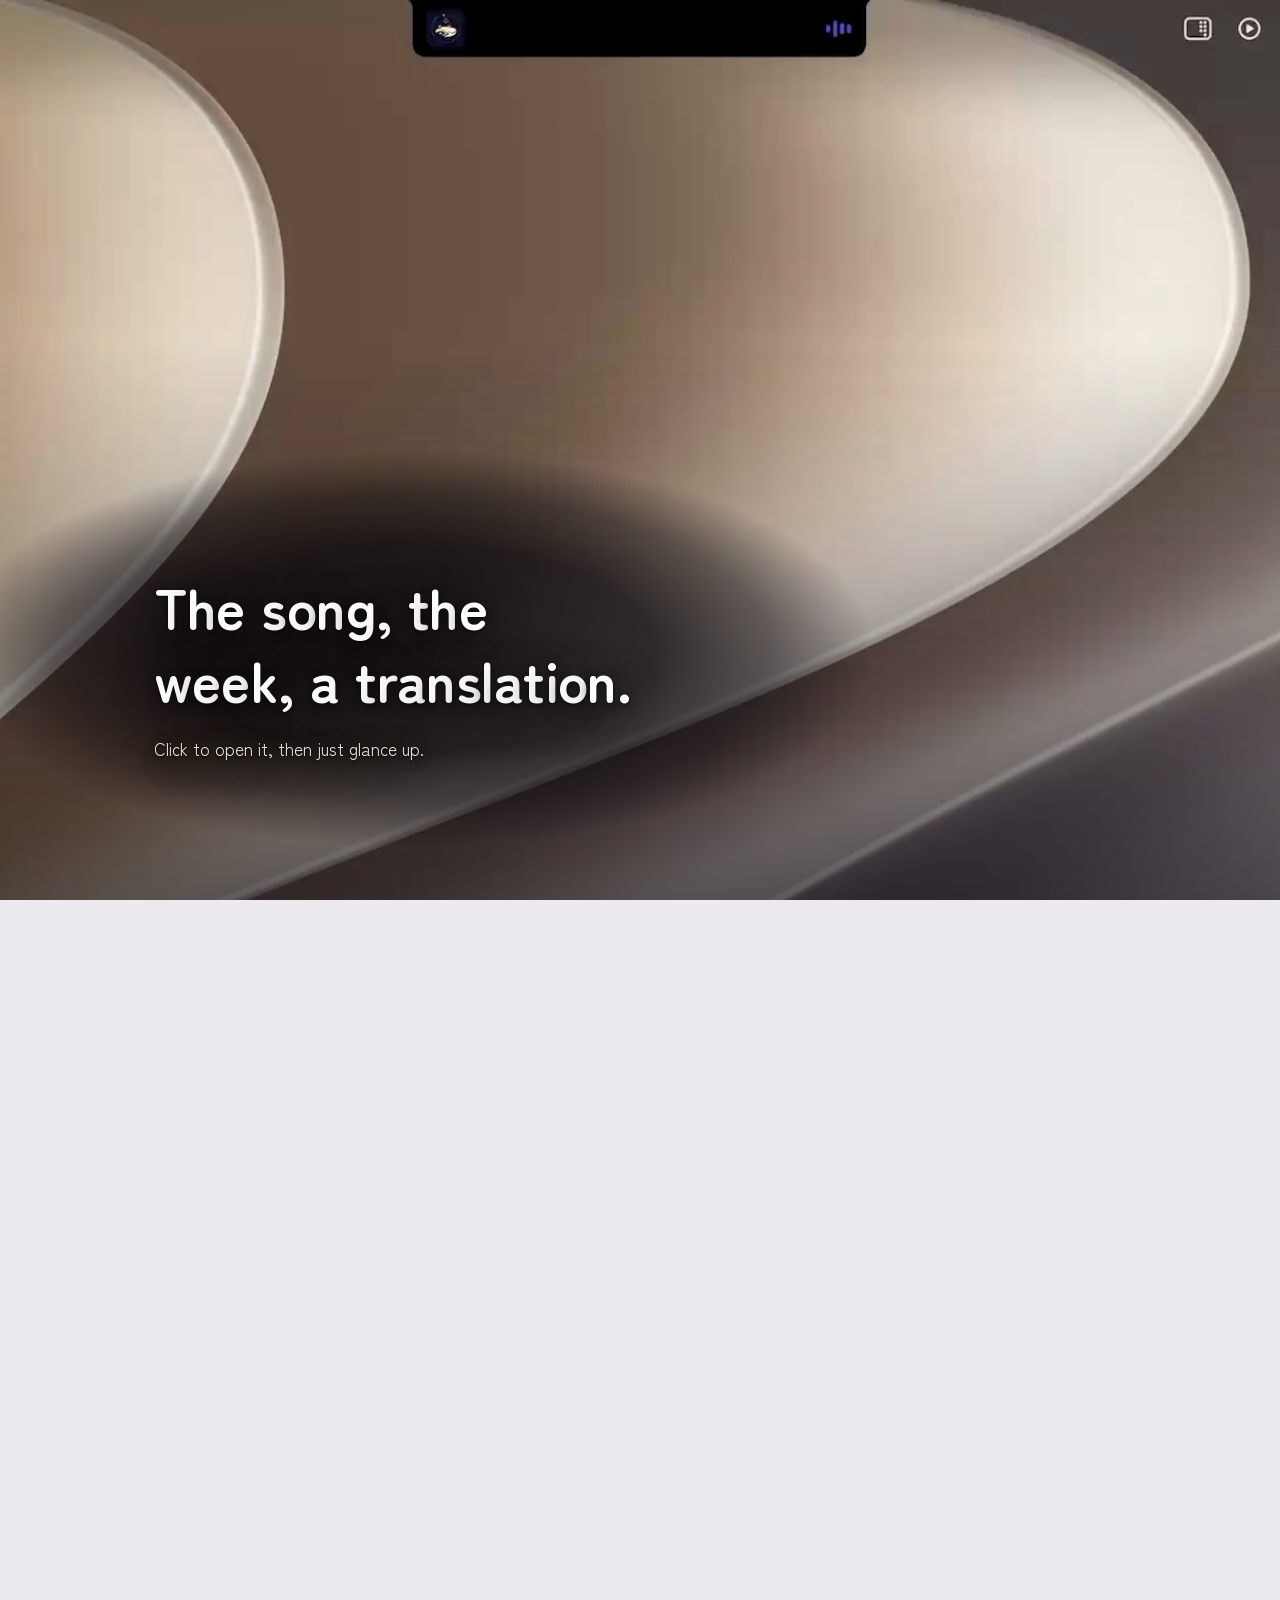
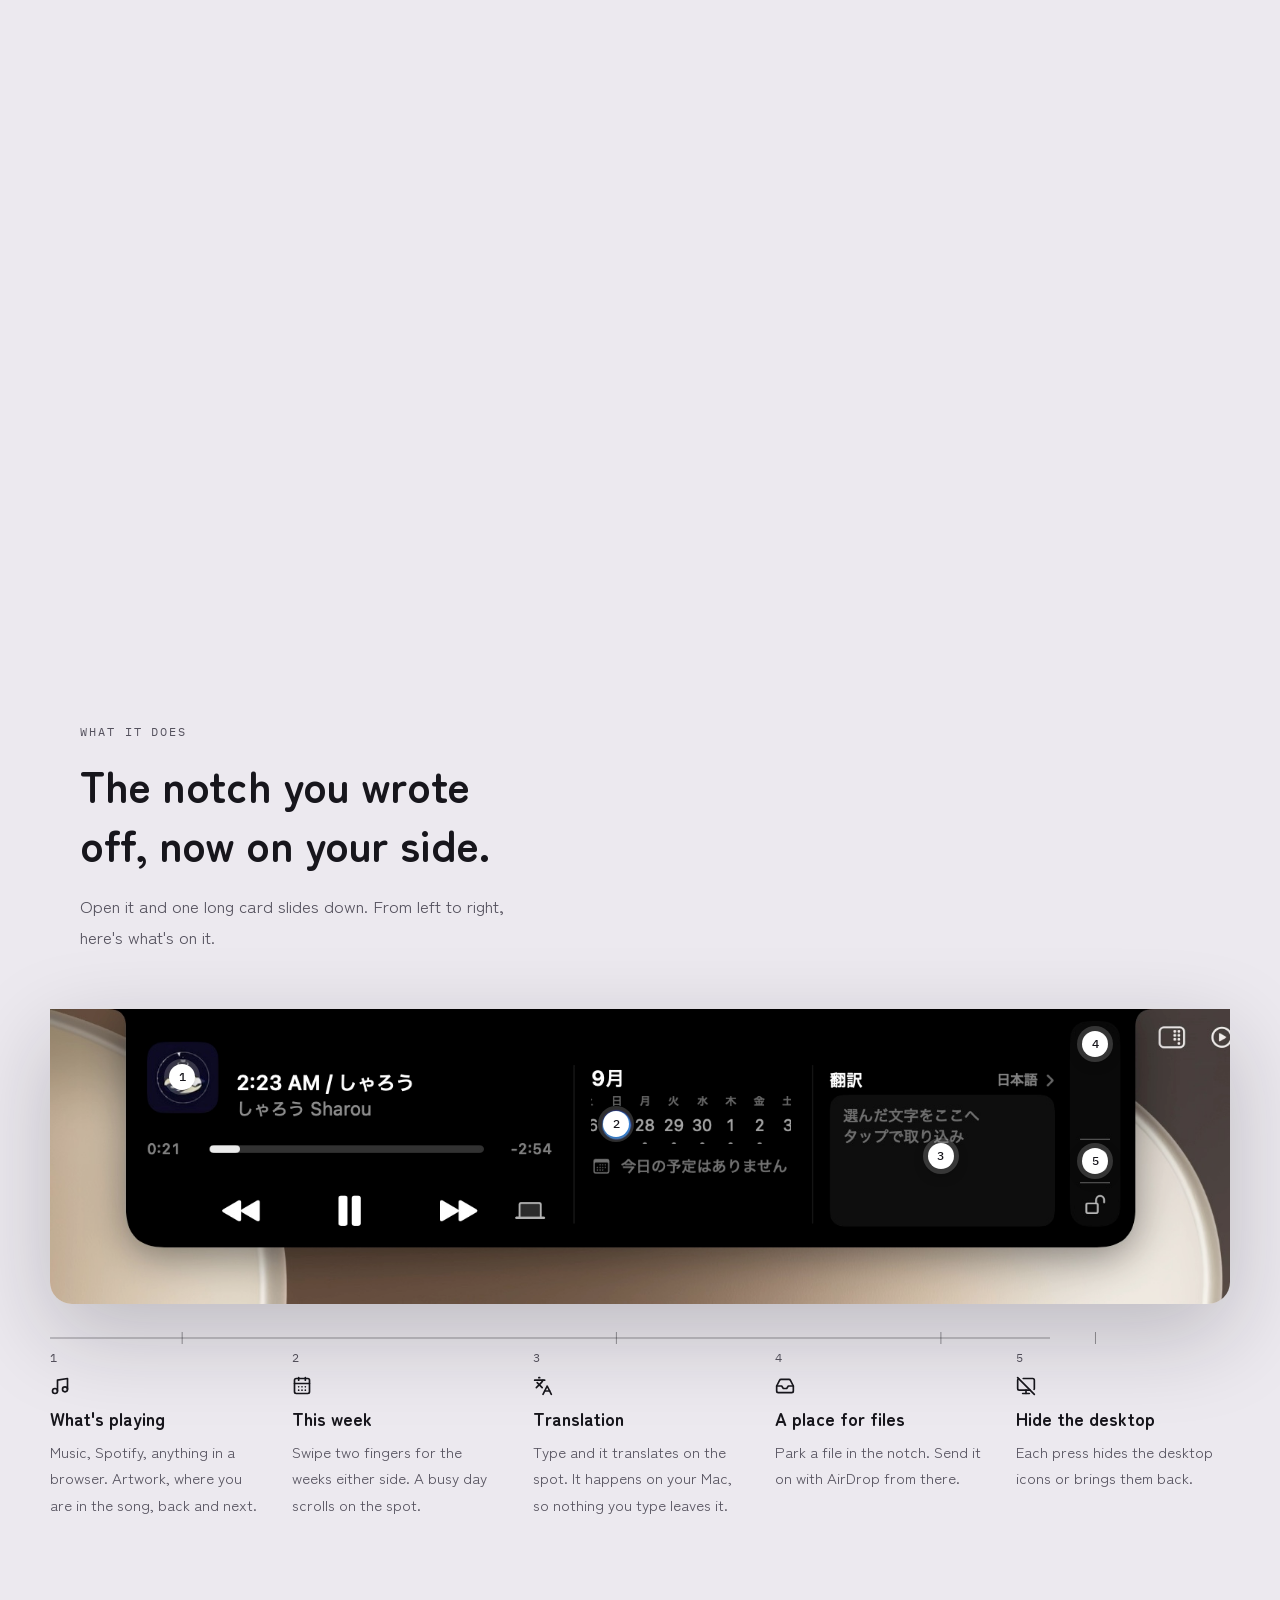
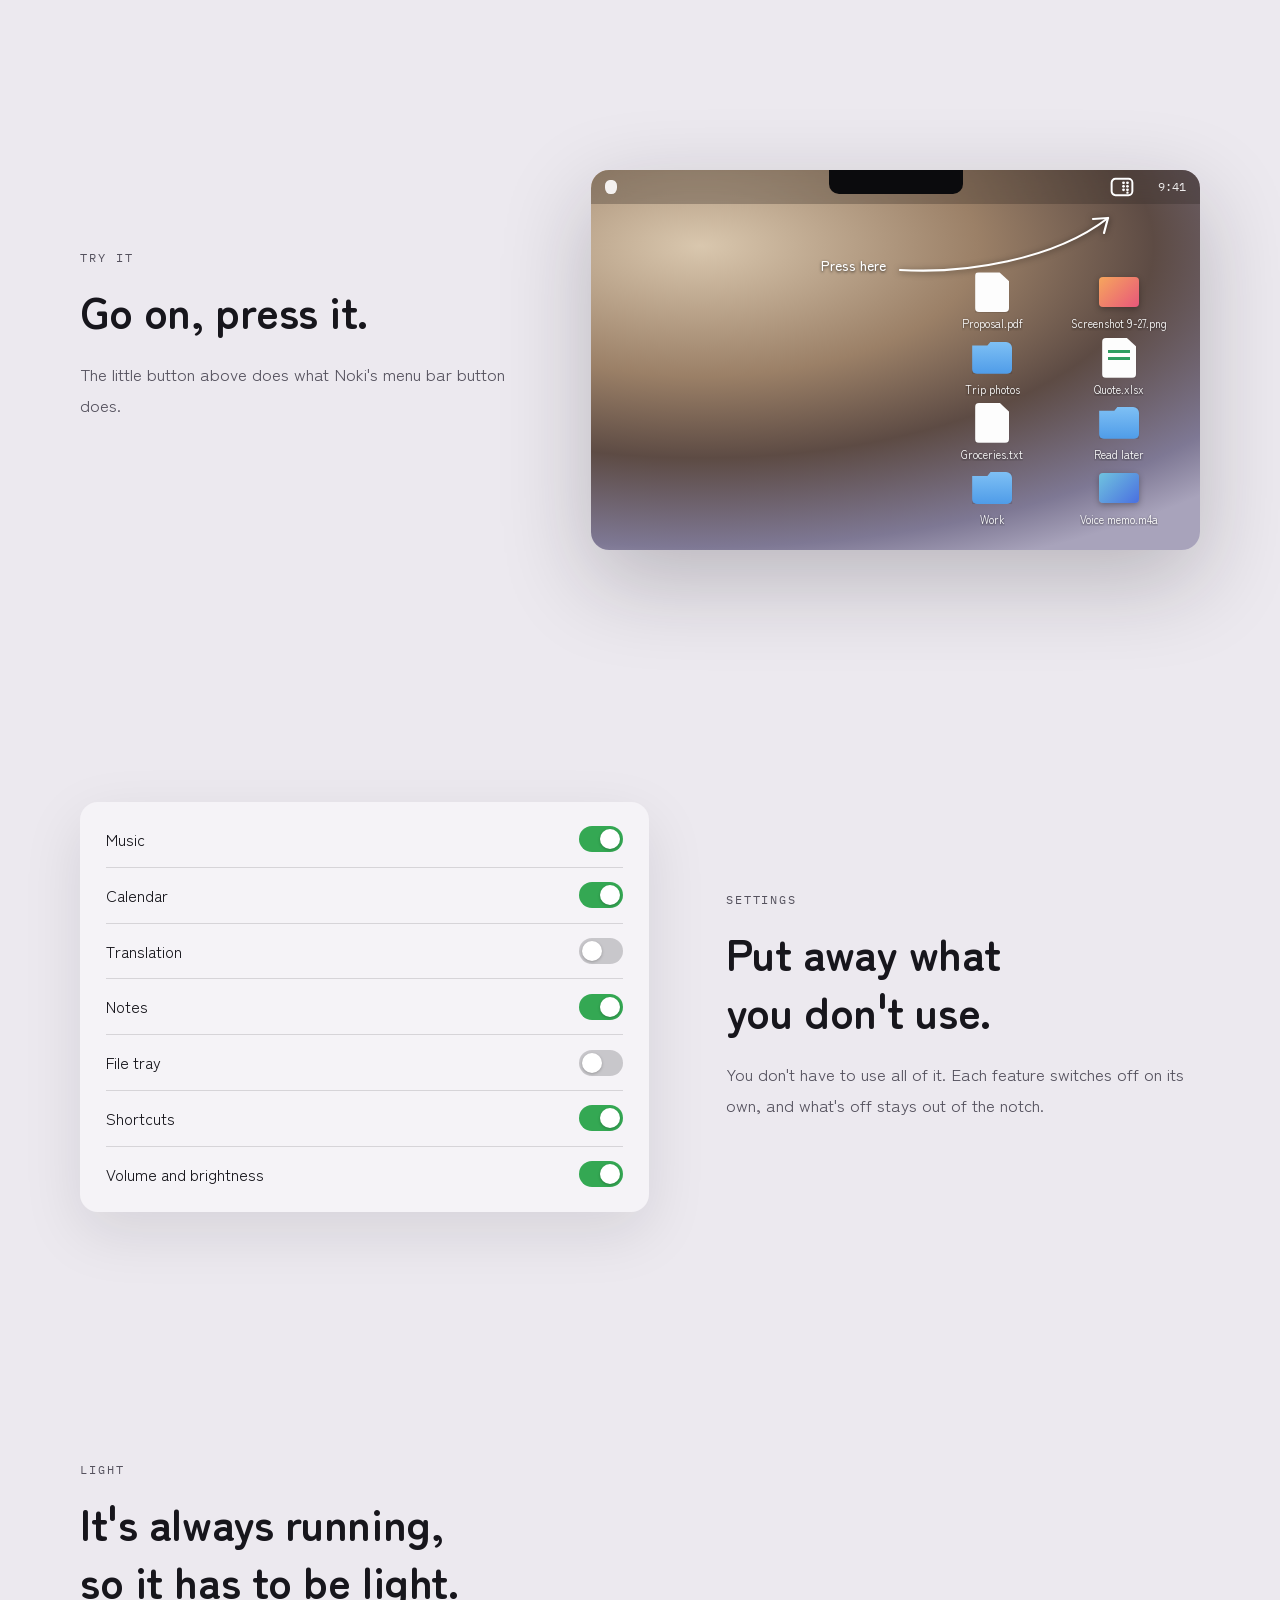
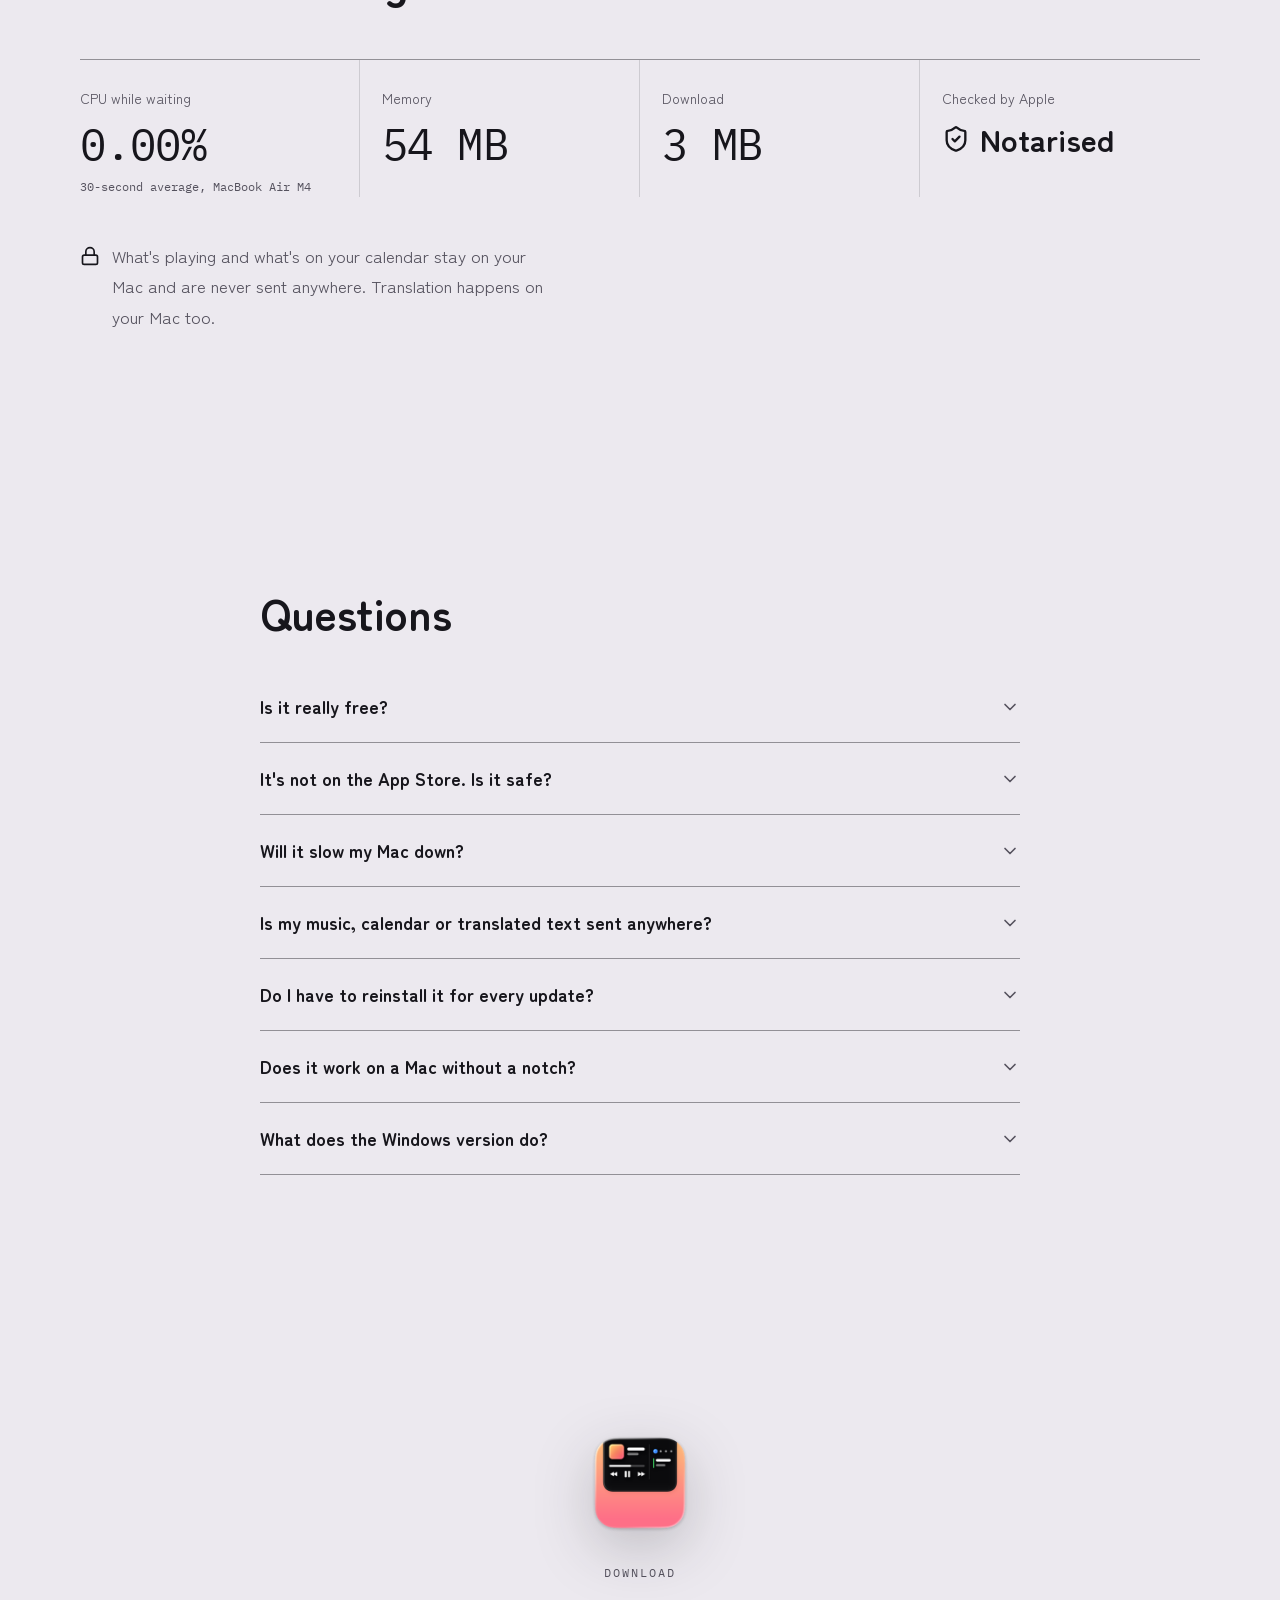
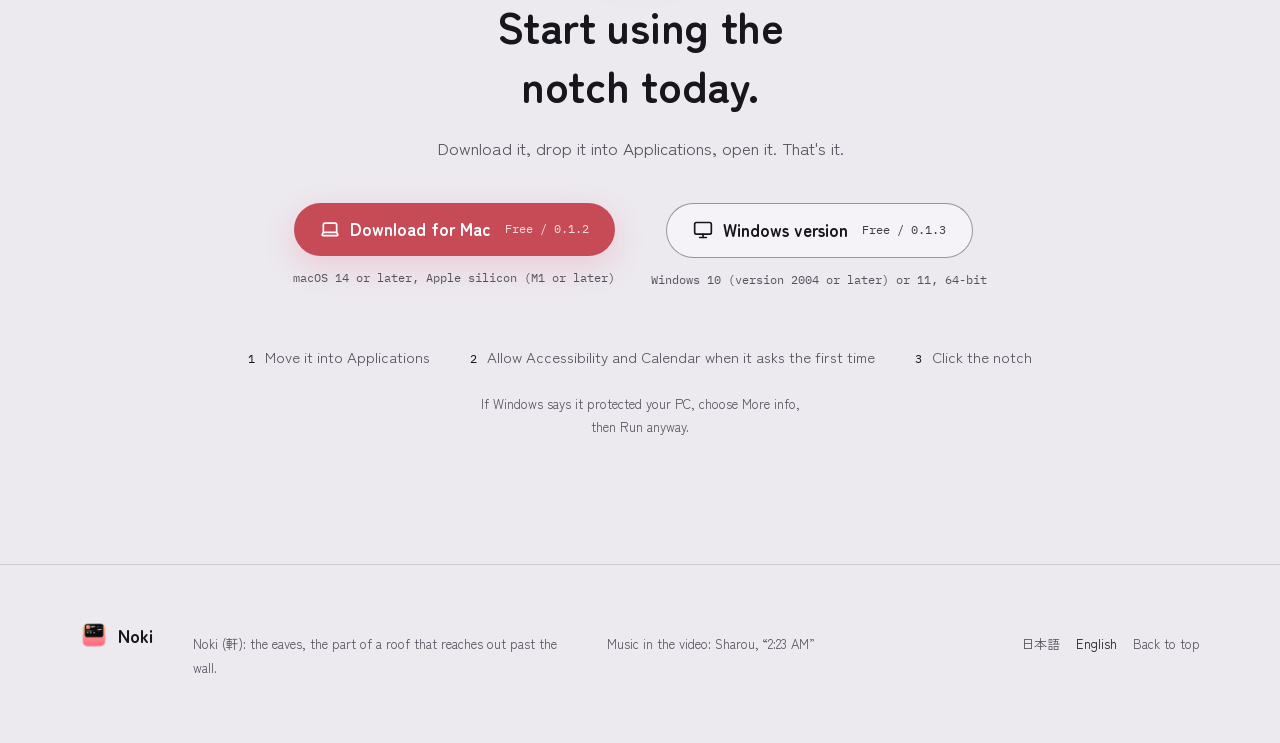
==== commit 5d5cce3b: "Update site" ====
--- a/en/index.html
+++ b/en/index.html
@@ -91,7 +91,7 @@
       <h2 class="h split">Free. Right now.</h2>
       <p class="sub">Notarised by Apple on the Mac. There's a Windows version too.</p>
       <div class="cta">
-        <a class="btn btn-accent" href="../downloads/Noki-0.1.2.zip" download><svg class="i" aria-hidden="true"><use href="#i-download"/></svg>Download for Mac<small>Free / 0.1.2</small></a>
+        <a class="btn btn-accent" href="https://github.com/noki-app/noki-app.github.io/releases/download/mac-0.1.2/Noki-0.1.2.zip" download><svg class="i" aria-hidden="true"><use href="#i-download"/></svg>Download for Mac<small>Free / 0.1.2</small></a>
         
         <a class="btn btn-quiet" href="#download"><svg class="i" aria-hidden="true"><use href="#i-monitor"/></svg>Windows version</a>
       </div>
@@ -117,7 +117,7 @@
     <h1 class="h">Put the notch to work.</h1>
     <p class="sub">That black strip at the top of your MacBook, now holding what's playing, today's plans, translation and notes.</p>
     <div class="cta">
-      <a class="btn btn-accent" href="../downloads/Noki-0.1.2.zip" download><svg class="i" aria-hidden="true"><use href="#i-download"/></svg>Download for Mac<small>Free / 0.1.2</small></a>
+      <a class="btn btn-accent" href="https://github.com/noki-app/noki-app.github.io/releases/download/mac-0.1.2/Noki-0.1.2.zip" download><svg class="i" aria-hidden="true"><use href="#i-download"/></svg>Download for Mac<small>Free / 0.1.2</small></a>
       
       <a class="btn btn-quiet" href="#download"><svg class="i" aria-hidden="true"><use href="#i-monitor"/></svg>Windows version</a>
     </div>
@@ -255,12 +255,12 @@
     <p class="lede">Download it, drop it into Applications, open it. That's it.</p>
     <div class="dl-row">
       <div class="dl-col">
-        <a class="btn btn-accent btn-lg" href="../downloads/Noki-0.1.2.zip" download><svg class="i" aria-hidden="true"><use href="#i-laptop"/></svg>Download for Mac<small>Free / 0.1.2</small></a>
+        <a class="btn btn-accent btn-lg" href="https://github.com/noki-app/noki-app.github.io/releases/download/mac-0.1.2/Noki-0.1.2.zip" download><svg class="i" aria-hidden="true"><use href="#i-laptop"/></svg>Download for Mac<small>Free / 0.1.2</small></a>
         
         <p class="req">macOS 14 or later, Apple silicon (M1 or later)</p>
       </div>
       <div class="dl-col">
-        <a class="btn btn-quiet btn-lg" href="../downloads/Noki-Windows-0.1.3.zip" download><svg class="i" aria-hidden="true"><use href="#i-monitor"/></svg>Windows version<small>Free / 0.1.3</small></a>
+        <a class="btn btn-quiet btn-lg" href="https://github.com/noki-app/noki-app.github.io/releases/download/windows-0.1.3/Noki-Windows-0.1.3.zip" download><svg class="i" aria-hidden="true"><use href="#i-monitor"/></svg>Windows version<small>Free / 0.1.3</small></a>
         
         <p class="req">Windows 10 (version 2004 or later) or 11, 64-bit</p>
       </div>
